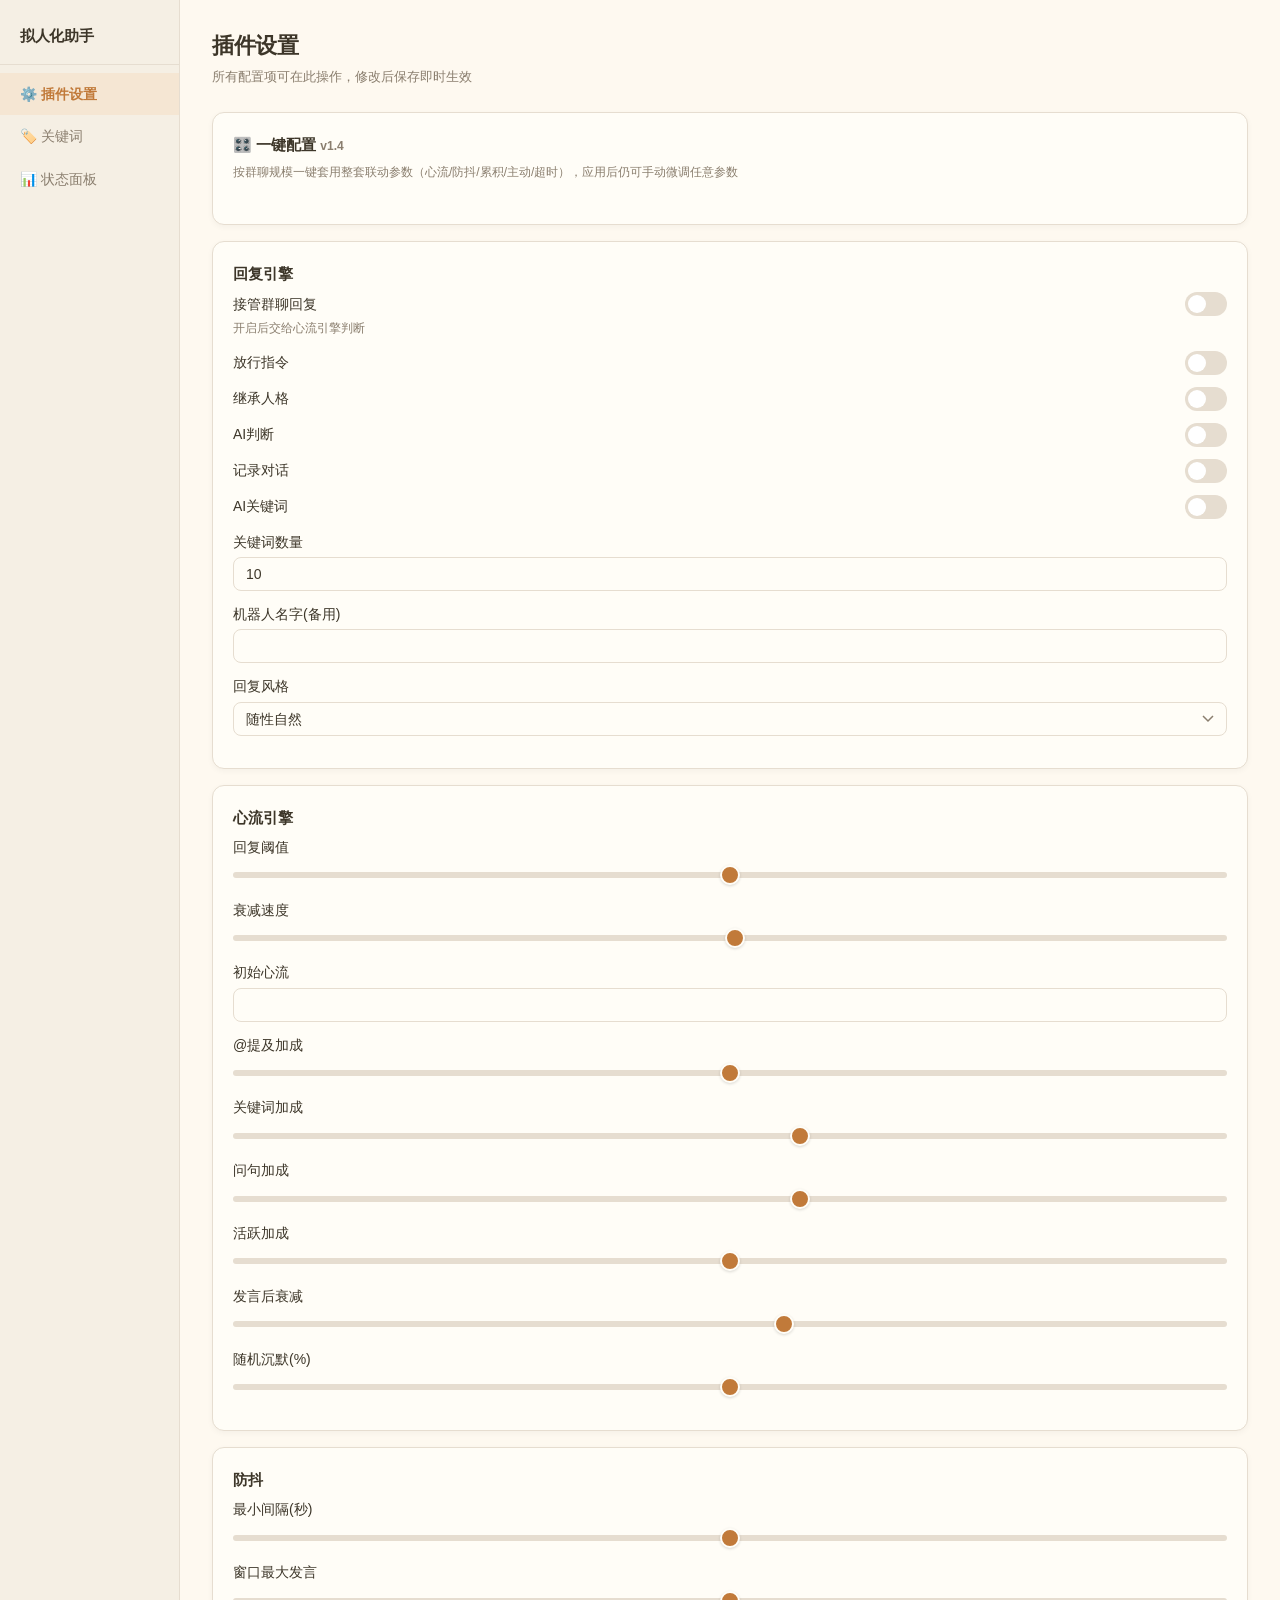
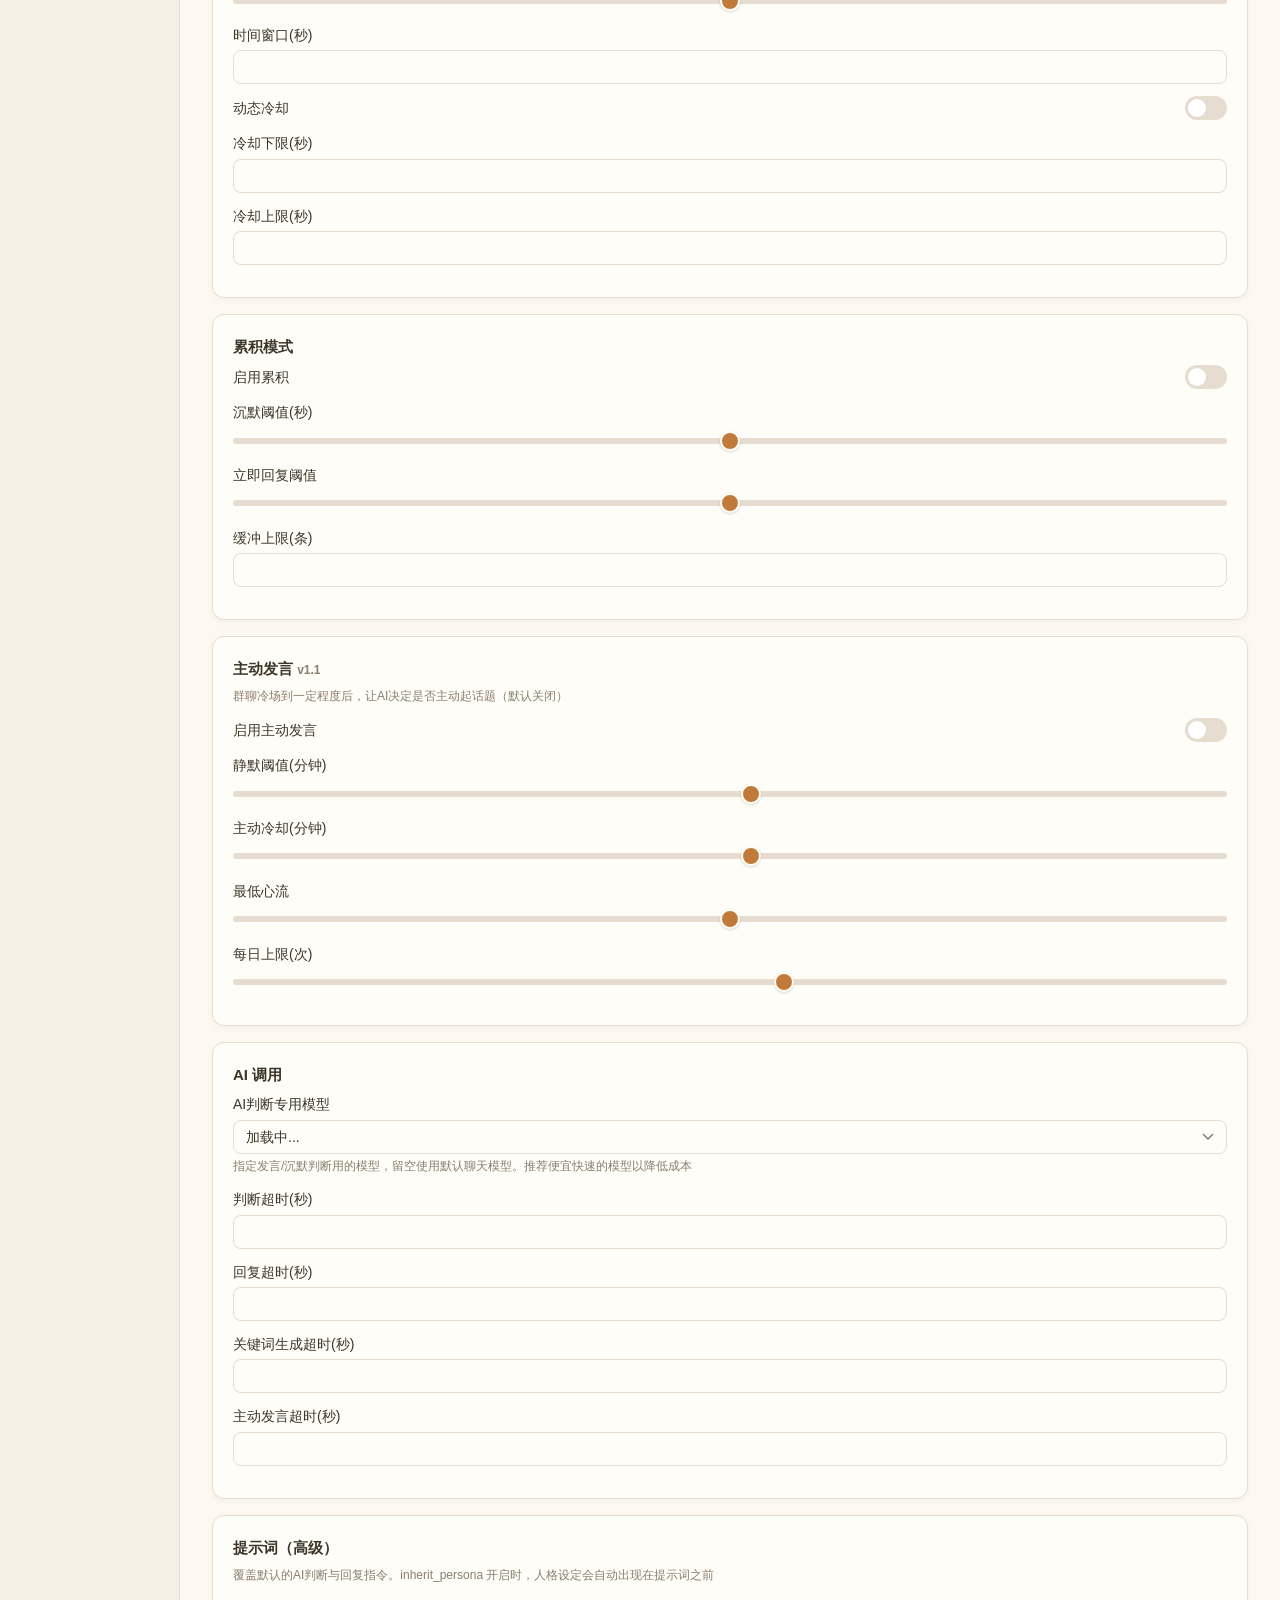
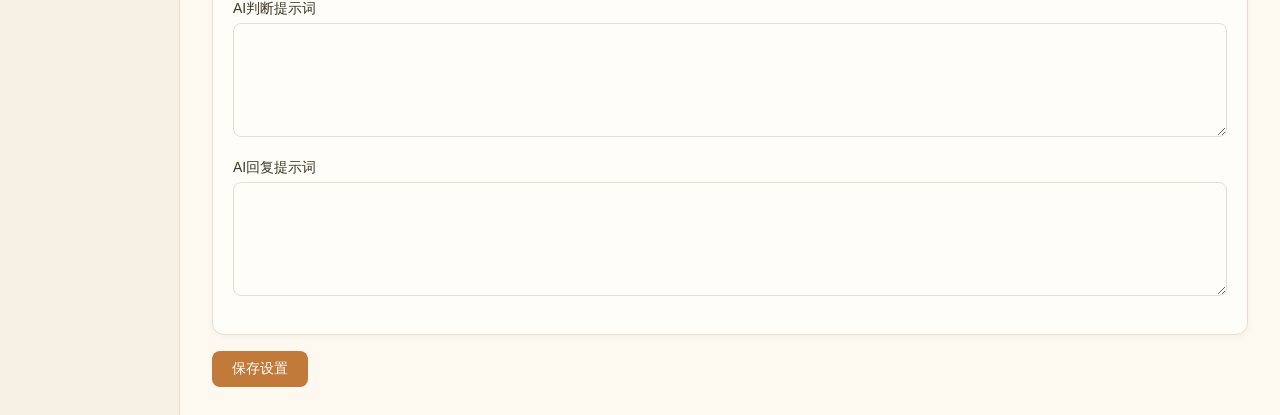
==== pages/dashboard/index.html @ 36417dee "feat: 一键配置预设 — 三套联动参数方案 (v1.4.0) 三套一键可选配置(Dashboard 插件设置顶部): - 日常闲聊群(casual, 默认): 衰减0.03/初始55/阈值35, " ====
<!doctype html>
<html lang="zh-CN">
<head>
  <meta charset="utf-8" />
  <title>拟人化群聊助手</title>
  <style>
:root {
  --bg: #fef9f0; --paper: #fffdf7; --charcoal: #3d3629; --muted: #8a7e6e; --faint: #e6ddd0;
  --amber: #c17a3a; --amber-light: #f5e6d3; --sage: #7a9a6e; --sage-light: #e8f0e3;
  --terracotta: #c15b3b; --terracotta-light: #fce8e2; --side-bg: #f5efe4; --radius: 12px; --radius-sm: 8px;
}
[data-theme="dark"] {
  --bg: #2a2520; --paper: #38332d; --charcoal: #e8e0d0; --muted: #a39888; --faint: #4a4540;
  --amber: #d4a05a; --amber-light: #3d3025; --sage: #8db580; --sage-light: #2d3528;
  --terracotta: #d46a52; --terracotta-light: #3d2825; --side-bg: #302b25;
}
* { box-sizing: border-box; margin: 0; padding: 0; }
body { background: var(--bg); color: var(--charcoal); font-family: "PingFang SC","Microsoft YaHei",-apple-system,sans-serif; font-size: 14px; line-height: 1.6; display: flex; min-height: 100vh; }
.sidebar { width: 180px; background: var(--side-bg); border-right: 1px solid var(--faint); padding: 24px 0; flex-shrink: 0; }
.sidebar h3 { font-size: 15px; padding: 0 20px 16px; border-bottom: 1px solid var(--faint); margin-bottom: 8px; letter-spacing: -0.02em; }
.sidebar a { display: flex; align-items: center; gap: 8px; padding: 10px 20px; font-size: 14px; color: var(--muted); text-decoration: none; transition: all 0.15s; cursor: pointer; }
.sidebar a:hover { color: var(--charcoal); background: rgba(0,0,0,0.03); }
.sidebar a.active { color: var(--amber); font-weight: 600; background: var(--amber-light); }
.content { flex: 1; padding: 28px 32px; overflow-y: auto; }
.tab { display: none; }
.tab.active { display: block; }

h2 { font-size: 22px; letter-spacing: -0.02em; margin-bottom: 4px; }
.subtitle { font-size: 13px; color: var(--muted); margin-bottom: 24px; }

.card { background: var(--paper); border: 1px solid var(--faint); border-radius: var(--radius); padding: 20px; margin-bottom: 16px; box-shadow: 0 2px 6px rgba(0,0,0,0.04); }
.card h3 { font-size: 15px; margin-bottom: 6px; }
.card .hint { font-size: 12px; color: var(--muted); margin-bottom: 12px; }

.field { margin-bottom: 12px; }
.field label { display: flex; align-items: center; justify-content: space-between; font-size: 14px; font-weight: 500; gap: 10px; }
.field .hint { font-size: 12px; color: var(--muted); margin: 2px 0 0; }

input[type="checkbox"] { appearance: none; width: 42px; height: 24px; background: var(--faint); border-radius: 12px; cursor: pointer; position: relative; transition: background 0.2s; flex-shrink: 0; }
input[type="checkbox"]::after { content: ""; position: absolute; top: 3px; left: 3px; width: 18px; height: 18px; background: #fff; border-radius: 50%; transition: transform 0.2s; }
input[type="checkbox"]:checked { background: var(--amber); }
input[type="checkbox"]:checked::after { transform: translateX(18px); }

.inp { width: 100%; padding: 8px 12px; border: 1.5px solid var(--faint); border-radius: var(--radius-sm); background: var(--cream); color: var(--charcoal); font-size: 14px; font-family: inherit; outline: none; transition: border-color 0.2s,box-shadow 0.2s; margin-top: 4px; }
.inp:focus { border-color: var(--amber); box-shadow: 0 0 0 3px var(--amber-light); }

select.inp { appearance: none; background-image: url("data:image/svg+xml,%3Csvg xmlns='http://www.w3.org/2000/svg' width='12' height='8'%3E%3Cpath d='M1 1l5 5 5-5' stroke='%238a7e6e' stroke-width='1.5' fill='none'/%3E%3C/svg%3E"); background-repeat: no-repeat; background-position: right 12px center; padding-right: 32px; cursor: pointer; }

.range-field { margin-bottom: 14px; }
.range-field label { display: flex; justify-content: space-between; font-size: 14px; font-weight: 500; margin-bottom: 4px; }
.range-field output { font-size: 13px; color: var(--amber); font-weight: 600; }
input[type="range"] { width: 100%; height: 6px; appearance: none; background: var(--faint); border-radius: 3px; outline: none; }
input[type="range"]::-webkit-slider-thumb { appearance: none; width: 20px; height: 20px; border-radius: 50%; background: var(--amber); cursor: pointer; border: 2px solid var(--paper); box-shadow: 0 1px 3px rgba(0,0,0,0.15); }
input[type="range"]::-webkit-slider-thumb:hover { transform: scale(1.15); }

.input-row { display: flex; gap: 10px; margin-bottom: 10px; }
.input-row input,.input-row select { flex:1; padding: 10px 14px; border: 1.5px solid var(--faint); border-radius: var(--radius-sm); background: var(--cream); color: var(--charcoal); font-size: 14px; font-family: inherit; outline: none; }
.input-row input:focus,.input-row select:focus { border-color: var(--amber); box-shadow: 0 0 0 3px var(--amber-light); }

.btn { display: inline-flex; align-items: center; gap: 6px; padding: 9px 20px; border: none; border-radius: var(--radius-sm); cursor: pointer; font-size: 14px; font-weight: 500; font-family: inherit; transition: all 0.15s; }
.btn-primary { background: var(--amber); color: #fff; }
.btn-primary:hover { background: var(--terracotta); }
.btn-primary:disabled { opacity: 0.45; cursor: not-allowed; }
.btn-ghost { background: none; color: var(--muted); padding: 6px 12px; font-size: 13px; }
.btn-ghost:hover { color: var(--terracotta); }

.tags { display: flex; flex-wrap: wrap; gap: 8px; margin: 12px 0; min-height: 32px; }
.tag { display: inline-flex; align-items: center; gap: 6px; padding: 5px 12px; border-radius: 20px; font-size: 13px; font-weight: 500; animation: popIn 0.25s cubic-bezier(0.16,1,0.3,1); }
@keyframes popIn { from{opacity:0;transform:scale(0.85)} to{opacity:1;transform:scale(1)} }
.tag.manual { background: var(--amber-light); color: var(--amber); }
.tag.ai { background: var(--sage-light); color: var(--sage); }
.tag-del { background: none; border: none; cursor: pointer; color: inherit; opacity: 0.5; font-size: 17px; line-height: 1; padding: 0; }
.tag-del:hover { opacity: 1; }

.empty-msg { color: var(--muted); font-size: 13px; padding: 4px 0; opacity: 0.7; }
.status-line { font-size: 13px; margin-top: 8px; }
.status-line.success { color: var(--sage); }
.status-line.error { color: var(--terracotta); }
.actions { display: flex; align-items: center; gap: 10px; margin-top: 4px; }

table { width: 100%; border-collapse: collapse; }
thead th { padding: 10px 14px; text-align: left; font-size: 12px; font-weight: 600; text-transform: uppercase; letter-spacing: 0.05em; color: var(--muted); border-bottom: 1.5px solid var(--faint); }
tbody td { padding: 12px 14px; font-size: 14px; border-bottom: 1px solid var(--faint); }
td:nth-child(2) { font-family: "SF Mono","Consolas",monospace; font-size: 12px; white-space: nowrap; }
td:nth-child(5) { font-weight: 600; }

.flow-row { display: flex; align-items: center; gap: 8px; }
.flow-bar-wrap { flex: 1; height: 8px; background: var(--faint); border-radius: 4px; overflow: hidden; }
.flow-bar-fill { height: 100%; border-radius: 4px; transition: width 0.6s cubic-bezier(0.16,1,0.3,1); }
.flow-bar-fill.low { background: var(--muted); }
.flow-bar-fill.mid { background: var(--amber); }
.flow-bar-fill.high { background: var(--terracotta); }
.flow-val { font-size: 13px; font-weight: 600; min-width: 32px; text-align: right; }

.spinner { display: inline-block; width: 16px; height: 16px; border: 2px solid rgba(255,255,255,0.25); border-top-color: #fff; border-radius: 50%; animation: spin 0.5s linear infinite; }
@keyframes spin { to{transform:rotate(360deg)} }

.meta-bar { display: flex; gap: 14px; font-size: 12px; color: var(--muted); margin-top: 6px; }
.meta-bar span { display: flex; align-items: center; gap: 4px; }
.meta-dot { width: 8px; height: 8px; border-radius: 50%; background: var(--sage); }
.meta-dot.off { background: var(--muted); }

.refresh-row { display: flex; align-items: center; gap: 10px; margin-top: 14px; }
.auto-refresh { font-size: 12px; color: var(--muted); }
  </style>
</head>
<body>

<nav class="sidebar">
  <h3>拟人化助手</h3>
  <a data-tab="settings" class="active">⚙️ 插件设置</a>
  <a data-tab="keywords">🏷️ 关键词</a>
  <a data-tab="status">📊 状态面板</a>
</nav>

<div class="content">
<!-- ====== SETTINGS ====== -->
<div class="tab active" id="tab-settings">
  <h2>插件设置</h2>
  <p class="subtitle">所有配置项可在此操作，修改后保存即时生效</p>
  <div class="card"><h3>🎛️ 一键配置 <span style="font-size:12px;color:var(--muted)">v1.4</span></h3>
    <p class="hint">按群聊规模一键套用整套联动参数（心流/防抖/累积/主动/超时），应用后仍可手动微调任意参数</p>
    <div class="input-row" id="presetBtns"></div>
    <div class="status-line" id="presetStatus"></div>
  </div>
  <form id="settingsForm" autocomplete="off">
    <div class="card"><h3>回复引擎</h3>
      <div class="field"><label><span>接管群聊回复</span><input type="checkbox" name="reply_engine.override_group_replies"></label><span class="hint">开启后交给心流引擎判断</span></div>
      <div class="field"><label><span>放行指令</span><input type="checkbox" name="reply_engine.allow_command_pass"></label></div>
      <div class="field"><label><span>继承人格</span><input type="checkbox" name="reply_engine.inherit_persona"></label></div>
      <div class="field"><label><span>AI判断</span><input type="checkbox" name="reply_engine.enable_ai_judge"></label></div>
      <div class="field"><label><span>记录对话</span><input type="checkbox" name="reply_engine.record_conversation"></label></div>
      <div class="field"><label><span>AI关键词</span><input type="checkbox" name="reply_engine.use_ai_keywords"></label></div>
      <div class="field"><label>关键词数量</label><input type="number" name="reply_engine.keyword_count" min="3" max="30" value="10" class="inp"></div>
      <div class="field"><label>机器人名字(备用)</label><input type="text" name="reply_engine.bot_name" class="inp"></div>
      <div class="field"><label>回复风格</label><select name="reply_style" class="inp"><option>随性自然</option><option>活泼可爱</option><option>高冷简洁</option><option>幽默风趣</option><option>温柔体贴</option><option>毒舌吐槽</option></select></div>
    </div>
    <div class="card"><h3>心流引擎</h3>
      <div class="range-field"><label>回复阈值 <output></output></label><input type="range" name="flow_engine.flow_reply_threshold" min="10" max="80" step="5"></div>
      <div class="range-field"><label>衰减速度 <output></output></label><input type="range" name="flow_engine.flow_decay_rate" min="0.01" max="1" step="0.01"></div>
      <div class="field"><label>初始心流</label><input type="number" name="flow_engine.initial_flow" min="0" max="100" class="inp"></div>
      <div class="range-field"><label>@提及加成 <output></output></label><input type="range" name="flow_engine.flow_boost_mention" min="10" max="60" step="5"></div>
      <div class="range-field"><label>关键词加成 <output></output></label><input type="range" name="flow_engine.flow_boost_keyword" min="5" max="40" step="5"></div>
      <div class="range-field"><label>问句加成 <output></output></label><input type="range" name="flow_engine.flow_boost_question" min="5" max="40" step="5"></div>
      <div class="range-field"><label>活跃加成 <output></output></label><input type="range" name="flow_engine.flow_boost_activity" min="1" max="15" step="1"></div>
      <div class="range-field"><label>发言后衰减 <output></output></label><input type="range" name="flow_engine.flow_decay_on_reply" min="5" max="50" step="5"></div>
      <div class="range-field"><label>随机沉默(%) <output></output></label><input type="range" name="flow_engine.random_silence_probability" min="0" max="40" step="5"></div>
    </div>
    <div class="card"><h3>防抖</h3>
      <div class="range-field"><label>最小间隔(秒) <output></output></label><input type="range" name="debounce.min_reply_cooldown" min="2" max="60" step="1"></div>
      <div class="range-field"><label>窗口最大发言 <output></output></label><input type="range" name="debounce.max_replies_per_window" min="2" max="20" step="1"></div>
      <div class="field"><label>时间窗口(秒)</label><input type="number" name="debounce.reply_window_seconds" min="60" max="600" class="inp"></div>
      <div class="field"><label><span>动态冷却</span><input type="checkbox" name="debounce.dynamic_cooldown_enabled"></label></div>
      <div class="field"><label>冷却下限(秒)</label><input type="number" name="debounce.min_dynamic_cooldown" min="3" max="30" class="inp"></div>
      <div class="field"><label>冷却上限(秒)</label><input type="number" name="debounce.max_dynamic_cooldown" min="5" max="120" class="inp"></div>
    </div>
    <div class="card"><h3>累积模式</h3>
      <div class="field"><label><span>启用累积</span><input type="checkbox" name="accumulation.enabled"></label></div>
      <div class="range-field"><label>沉默阈值(秒) <output></output></label><input type="range" name="accumulation.silence_threshold" min="2" max="20" step="1"></div>
      <div class="range-field"><label>立即回复阈值 <output></output></label><input type="range" name="accumulation.immediate_flow_threshold" min="50" max="100" step="5"></div>
      <div class="field"><label>缓冲上限(条)</label><input type="number" name="accumulation.max_buffer_size" min="5" max="50" class="inp"></div>
    </div>
    <div class="card"><h3>主动发言 <span style="font-size:12px;color:var(--muted)">v1.1</span></h3>
      <p class="hint">群聊冷场到一定程度后，让AI决定是否主动起话题（默认关闭）</p>
      <div class="field"><label><span>启用主动发言</span><input type="checkbox" name="proactive.enabled"></label></div>
      <div class="range-field"><label>静默阈值(分钟) <output></output></label><input type="range" name="proactive.idle_minutes" min="5" max="120" step="5"></div>
      <div class="range-field"><label>主动冷却(分钟) <output></output></label><input type="range" name="proactive.cooldown_minutes" min="10" max="240" step="10"></div>
      <div class="range-field"><label>最低心流 <output></output></label><input type="range" name="proactive.min_flow" min="0" max="80" step="5"></div>
      <div class="range-field"><label>每日上限(次) <output></output></label><input type="range" name="proactive.max_per_day" min="1" max="10" step="1"></div>
    </div>
    <div class="card"><h3>AI 调用</h3>
      <div class="field"><label>AI判断专用模型</label><select name="reply_engine.judge_provider_id" class="inp" id="judgeProvider"><option value="">加载中...</option></select><span class="hint">指定发言/沉默判断用的模型，留空使用默认聊天模型。推荐便宜快速的模型以降低成本</span></div>
      <div class="field"><label>判断超时(秒)</label><input type="number" name="ai_timeout.judge_seconds" min="5" max="120" class="inp"></div>
      <div class="field"><label>回复超时(秒)</label><input type="number" name="ai_timeout.reply_seconds" min="10" max="180" class="inp"></div>
      <div class="field"><label>关键词生成超时(秒)</label><input type="number" name="ai_timeout.keywords_seconds" min="10" max="180" class="inp"></div>
      <div class="field"><label>主动发言超时(秒)</label><input type="number" name="ai_timeout.proactive_seconds" min="5" max="120" class="inp"></div>
    </div>
    <div class="card"><h3>提示词（高级）</h3>
      <p class="hint">覆盖默认的AI判断与回复指令。inherit_persona 开启时，人格设定会自动出现在提示词之前</p>
      <div class="field"><label>AI判断提示词</label><textarea name="ai_judge_prompt" rows="6" class="inp" style="font-family:inherit;resize:vertical"></textarea></div>
      <div class="field"><label>AI回复提示词</label><textarea name="ai_reply_prompt" rows="6" class="inp" style="font-family:inherit;resize:vertical"></textarea></div>
    </div>
    <div class="actions"><button type="submit" class="btn btn-primary" id="saveBtn">保存设置</button><span class="status-line" id="saveStatus"></span></div>
  </form>
</div>

<!-- ====== KEYWORDS ====== -->
<div class="tab" id="tab-keywords">
  <h2>关键词管理</h2>
  <p class="subtitle">机器人会对包含这些词的消息更感兴趣</p>
  <div class="card"><h3>手动添加</h3>
    <div class="input-row"><input type="text" id="manualInput" placeholder="输入关键词，回车添加"><button class="btn btn-primary" id="addBtn">添加</button></div>
    <div class="tags" id="manualTags"></div>
    <div class="actions"><button class="btn-ghost" id="clearManual">清空手动</button><span style="font-size:12px;color:var(--muted)" id="manualCount"></span></div>
  </div>
  <div class="card"><h3>AI生成</h3>
    <div class="input-row"><select id="personaSelect" class="inp" style="flex:1"><option value="">加载中...</option></select><button class="btn btn-primary" id="genBtn">生成</button></div>
    <div class="tags" id="aiTags"></div>
    <div class="actions"><button class="btn-ghost" id="clearAi">清空AI</button><span style="font-size:12px;color:var(--muted)" id="aiCount"></span></div>
    <div class="status-line" id="genStatus"></div>
  </div>
  <div class="card"><h3>测试</h3>
    <div class="input-row"><input type="text" id="testInput" placeholder="输入测试消息..."><button class="btn btn-primary" id="testBtn">测试</button></div>
    <div class="status-line" id="testResult"></div>
  </div>
</div>

<!-- ====== STATUS ====== -->
<div class="tab" id="tab-status">
  <h2>状态面板</h2>
  <p class="subtitle">各群聊心流状态与发言统计</p>
  <div class="meta-bar" id="metaBar"></div>
  <div class="card" style="margin-top:16px">
    <table><thead><tr><th>群聊</th><th style="width:200px">心流</th><th>上次发言</th><th>最近消息</th><th>窗口</th><th>缓冲</th></tr></thead>
      <tbody id="groupTable"></tbody>
    </table>
    <div class="empty-msg" id="emptyMsg">尚无群聊数据</div>
  </div>
  <div class="refresh-row"><button class="btn btn-primary" id="refreshBtn">刷新</button><span class="auto-refresh" id="autoLabel">10s</span></div>
</div>
</div>

<script type="module">
const bridge = window.AstrBotPluginPage;
await bridge.ready();

// ====== NAVIGATION ======
document.querySelectorAll('.sidebar a').forEach(a => {
  a.addEventListener('click', () => {
    document.querySelectorAll('.sidebar a').forEach(x => x.classList.remove('active'));
    a.classList.add('active');
    document.querySelectorAll('.tab').forEach(t => t.classList.remove('active'));
    document.getElementById('tab-' + a.dataset.tab).classList.add('active');
    if (a.dataset.tab === 'status') loadStatus();
  });
});

// ====== SETTINGS ======
const form = document.getElementById('settingsForm');
const saveBtn = document.getElementById('saveBtn');
const saveStatus = document.getElementById('saveStatus');

const RANGES = [
  'flow_engine.flow_reply_threshold','flow_engine.flow_decay_rate',
  'flow_engine.flow_boost_mention','flow_engine.flow_boost_keyword',
  'flow_engine.flow_boost_question','flow_engine.flow_boost_activity',
  'flow_engine.flow_decay_on_reply','flow_engine.random_silence_probability',
  'debounce.min_reply_cooldown','debounce.max_replies_per_window',
  'accumulation.silence_threshold','accumulation.immediate_flow_threshold',
  'proactive.idle_minutes','proactive.cooldown_minutes',
  'proactive.min_flow','proactive.max_per_day'
];
RANGES.forEach(n => {
  const el = form.querySelector(`[name="${n}"]`);
  if (el) el.addEventListener('input', () => {
    const o = el.closest('.range-field')?.querySelector('output');
    if (o) o.textContent = el.value;
  });
});

function setVal(path, val) {
  const el = form.querySelector(`[name="${path}"]`);
  if (!el) return;
  if (el.type === 'checkbox') { el.checked = !!val; }
  else if (el.type === 'range') { el.value = (val != null) ? val : (el.min || 0); el.dispatchEvent(new Event('input')); }
  else { el.value = (val != null) ? val : ''; }
}
async function loadSettings() {
  try {
    const data = await bridge.apiGet('settings');
    for (const [sec, items] of Object.entries(data)) {
      if (typeof items === 'object' && items && !Array.isArray(items)) {
        for (const [k, v] of Object.entries(items)) setVal(`${sec}.${k}`, v);
      }
    }
    for (const k of ['reply_style','ai_judge_prompt','ai_reply_prompt']) {
      if (data[k] !== undefined) setVal(k, data[k]);
    }
  } catch (e) { saveStatus.textContent = '加载失败'; saveStatus.className = 'status-line error'; }
}
// 先加载可用模型列表，再加载设置（下拉框选项需要先就位）
(async () => {
  try {
    const provs = await bridge.apiGet('providers');
    const sel = document.getElementById('judgeProvider');
    sel.innerHTML = '<option value="">（默认聊天模型）</option>' +
      provs.map(p => `<option value="${attr(p.id)}">${esc(p.name)}</option>`).join('');
  } catch { /* 列表加载失败则保持默认选项 */ }
  loadSettings();
})();

// ====== 一键配置预设 ======
(async () => {
  const wrap = document.getElementById('presetBtns');
  const st = document.getElementById('presetStatus');
  try {
    const presets = await bridge.apiGet('presets');
    wrap.innerHTML = presets.map(p =>
      `<button class="btn btn-primary" data-preset="${attr(p.name)}" title="${esc(p.desc)}" style="flex:1">${esc(p.label)}</button>`
    ).join('');
    wrap.querySelectorAll('button').forEach(b => {
      b.onclick = async () => {
        b.disabled = true;
        st.textContent = '⏳ 正在应用...';
        st.className = 'status-line';
        try {
          const r = await bridge.apiPost('presets/apply', { name: b.dataset.preset });
          if (r.ok) {
            st.textContent = `✅ 已应用「${r.label}」，可继续手动微调任意参数`;
            st.className = 'status-line success';
            loadSettings();
          } else {
            st.textContent = '❌ 应用失败';
            st.className = 'status-line error';
          }
        } catch (e) {
          st.textContent = '❌ ' + (e.message || '应用失败');
          st.className = 'status-line error';
        }
        b.disabled = false;
      };
    });
  } catch {
    wrap.innerHTML = '<span class="empty-msg">预设加载失败</span>';
  }
})();
form.onsubmit = async (e) => {
  e.preventDefault();
  saveBtn.disabled = true; saveBtn.innerHTML = '<span class="spinner"></span>';
  const body = {};
  for (const el of form.elements) {
    if (!el.name) continue;
    const parts = el.name.split('.');
    if (parts.length === 2) {
      body[parts[0]] = body[parts[0]] || {};
      body[parts[0]][parts[1]] = el.type === 'checkbox' ? el.checked : (el.type === 'range' || el.type === 'number' ? parseFloat(el.value) || 0 : el.value);
    } else { body[el.name] = el.type === 'checkbox' ? el.checked : el.value; }
  }
  try {
    const r = await bridge.apiPost('settings/save', body);
    saveStatus.textContent = r.ok ? '已保存' : '保存失败';
    saveStatus.className = r.ok ? 'status-line success' : 'status-line error';
  } catch (e) { saveStatus.textContent = e.message || '失败'; saveStatus.className = 'status-line error'; }
  saveBtn.disabled = false; saveBtn.innerHTML = '保存设置';
};

// ====== KEYWORDS ======
const mi = document.getElementById('manualInput'), ab = document.getElementById('addBtn');
const mt = document.getElementById('manualTags'), at = document.getElementById('aiTags');
const gb = document.getElementById('genBtn'), gs = document.getElementById('genStatus');
const cm = document.getElementById('clearManual'), ca = document.getElementById('clearAi');
const mc = document.getElementById('manualCount'), ac = document.getElementById('aiCount');
const ps = document.getElementById('personaSelect');
const ti = document.getElementById('testInput'), tb = document.getElementById('testBtn'), tr = document.getElementById('testResult');

function esc(s) { const d = document.createElement('div'); d.textContent = s; return d.innerHTML; }
function attr(s) { return s.replace(/"/g,'&quot;'); }
function bindDel() {
  document.querySelectorAll('.tag-del').forEach(b => {
    b.onclick = async () => { await bridge.apiPost('keywords/remove',{keyword:b.dataset.kw}); loadKw(); };
  });
}
function renderManual(kw) {
  mc.textContent = kw.length ? `共${kw.length}个` : ''; cm.style.display = kw.length ? '' : 'none';
  mt.innerHTML = kw.length ? kw.map(k => `<span class="tag manual">${esc(k)}<button class="tag-del" data-kw="${attr(k)}" data-type="manual">×</button></span>`).join('') : '<span class="empty-msg">暂无</span>';
  bindDel();
}
function renderAi(kw) {
  ac.textContent = kw.length ? `共${kw.length}个` : ''; ca.style.display = kw.length ? '' : 'none';
  at.innerHTML = kw.length ? kw.map(k => `<span class="tag ai">${esc(k)}<button class="tag-del" data-kw="${attr(k)}" data-type="ai">×</button></span>`).join('') : '<span class="empty-msg">暂无，选择人格后点击生成</span>';
  bindDel();
}
async function loadKw() { const d = await bridge.apiGet('keywords/list'); renderManual(d.manual||[]); renderAi(d.ai||[]); }
ab.onclick = async () => { const k = mi.value.trim(); if(!k) return; await bridge.apiPost('keywords/add',{keyword:k}); mi.value=''; loadKw(); };
mi.onkeydown = e => { if(e.key==='Enter') ab.click(); };
gb.onclick = async () => {
  gb.disabled = true; gb.innerHTML = '<span class="spinner"></span>'; gs.textContent = ''; gs.className = 'status-line';
  try { const r = await bridge.apiPost('keywords/generate',{persona_id:ps.value}); gs.textContent = r.ok ? `已生成${r.keywords.length}个` : '失败'; gs.className = r.ok ? 'status-line success' : 'status-line error'; }
  catch(e) { gs.textContent = e.message||'失败'; gs.className = 'status-line error'; }
  gb.disabled = false; gb.innerHTML = '生成'; loadKw();
};
cm.onclick = async () => { await bridge.apiPost('keywords/clear',{target:'manual'}); loadKw(); };
ca.onclick = async () => { await bridge.apiPost('keywords/clear',{target:'ai'}); loadKw(); };
tb.onclick = async () => {
  const t = ti.value.trim(); if(!t) return;
  try { const {hits,total_keywords} = await bridge.apiPost('keywords/test',{text:t}); tr.innerHTML = hits.length ? `匹配 ${hits.length}/${total_keywords}: ` + hits.map(k => `<b>${esc(k)}</b>`).join('、') : `无匹配 (${total_keywords}个关键词)`; }
  catch { tr.textContent = '测试失败'; }
};
ti.onkeydown = e => { if(e.key==='Enter') tb.click(); };
(async () => { try { const p = await bridge.apiGet('keywords/personas'); ps.innerHTML = p.map(x => `<option value="${attr(x.id)}">${esc(x.id)}</option>`).join('')||'<option>默认</option>'; } catch { ps.innerHTML='<option>默认</option>'; } })();
loadKw();

// ====== STATUS ======
const tbl = document.getElementById('groupTable'), emp = document.getElementById('emptyMsg');
const metaBar = document.getElementById('metaBar'), rfb = document.getElementById('refreshBtn'), al = document.getElementById('autoLabel');
let timer = 10, interval;

function ago(s) { if(s<0) return '未发言'; if(s<60) return s+'s'; if(s<3600) return Math.floor(s/60)+'m'; return Math.floor(s/3600)+'h'; }
function fc(v) { return v>=70?'high':v>=40?'mid':'low'; }
async function loadStatus() {
  try {
    const d = await bridge.apiGet('status/groups');
    metaBar.innerHTML = `<span><span class="meta-dot"></span>接管${d.override?'开':'关'}</span><span><span class="meta-dot${d.accum_enabled?'':' off'}"></span>累积${d.accum_enabled?'开':'关'}</span><span><span class="meta-dot${d.proactive_enabled?'':' off'}"></span>主动发言${d.proactive_enabled?'开':'关'}</span>`;
    if(!d.groups||!d.groups.length){ tbl.innerHTML=''; emp.style.display='block'; emp.textContent='尚无群聊数据'; return; }
    emp.style.display='none';
    tbl.innerHTML = d.groups.map(g => `<tr><td>${g.group_id}</td><td><div class="flow-row"><div class="flow-bar-wrap"><div class="flow-bar-fill ${fc(g.flow)}" style="width:${Math.min(100,g.flow)}%"></div></div><span class="flow-val">${g.flow.toFixed(0)}</span></div></td><td>${ago(g.last_reply_ago)}</td><td>${ago(g.last_msg_ago)}</td><td>${g.recent_replies}</td><td style="color:${g.pending>0?'var(--terracotta)':''}">${g.pending>0?'● '+g.pending:'—'}</td></tr>`).join('');
  } catch { emp.style.display='block'; emp.textContent='加载失败'; }
}
function startTimer() { timer=10; al.textContent=timer+'s'; clearInterval(interval); interval=setInterval(()=>{ timer--; al.textContent=timer+'s'; if(timer<=0){ loadStatus(); startTimer(); } },1000); }
rfb.onclick = () => { loadStatus(); startTimer(); };
</script>
</body>
</html>
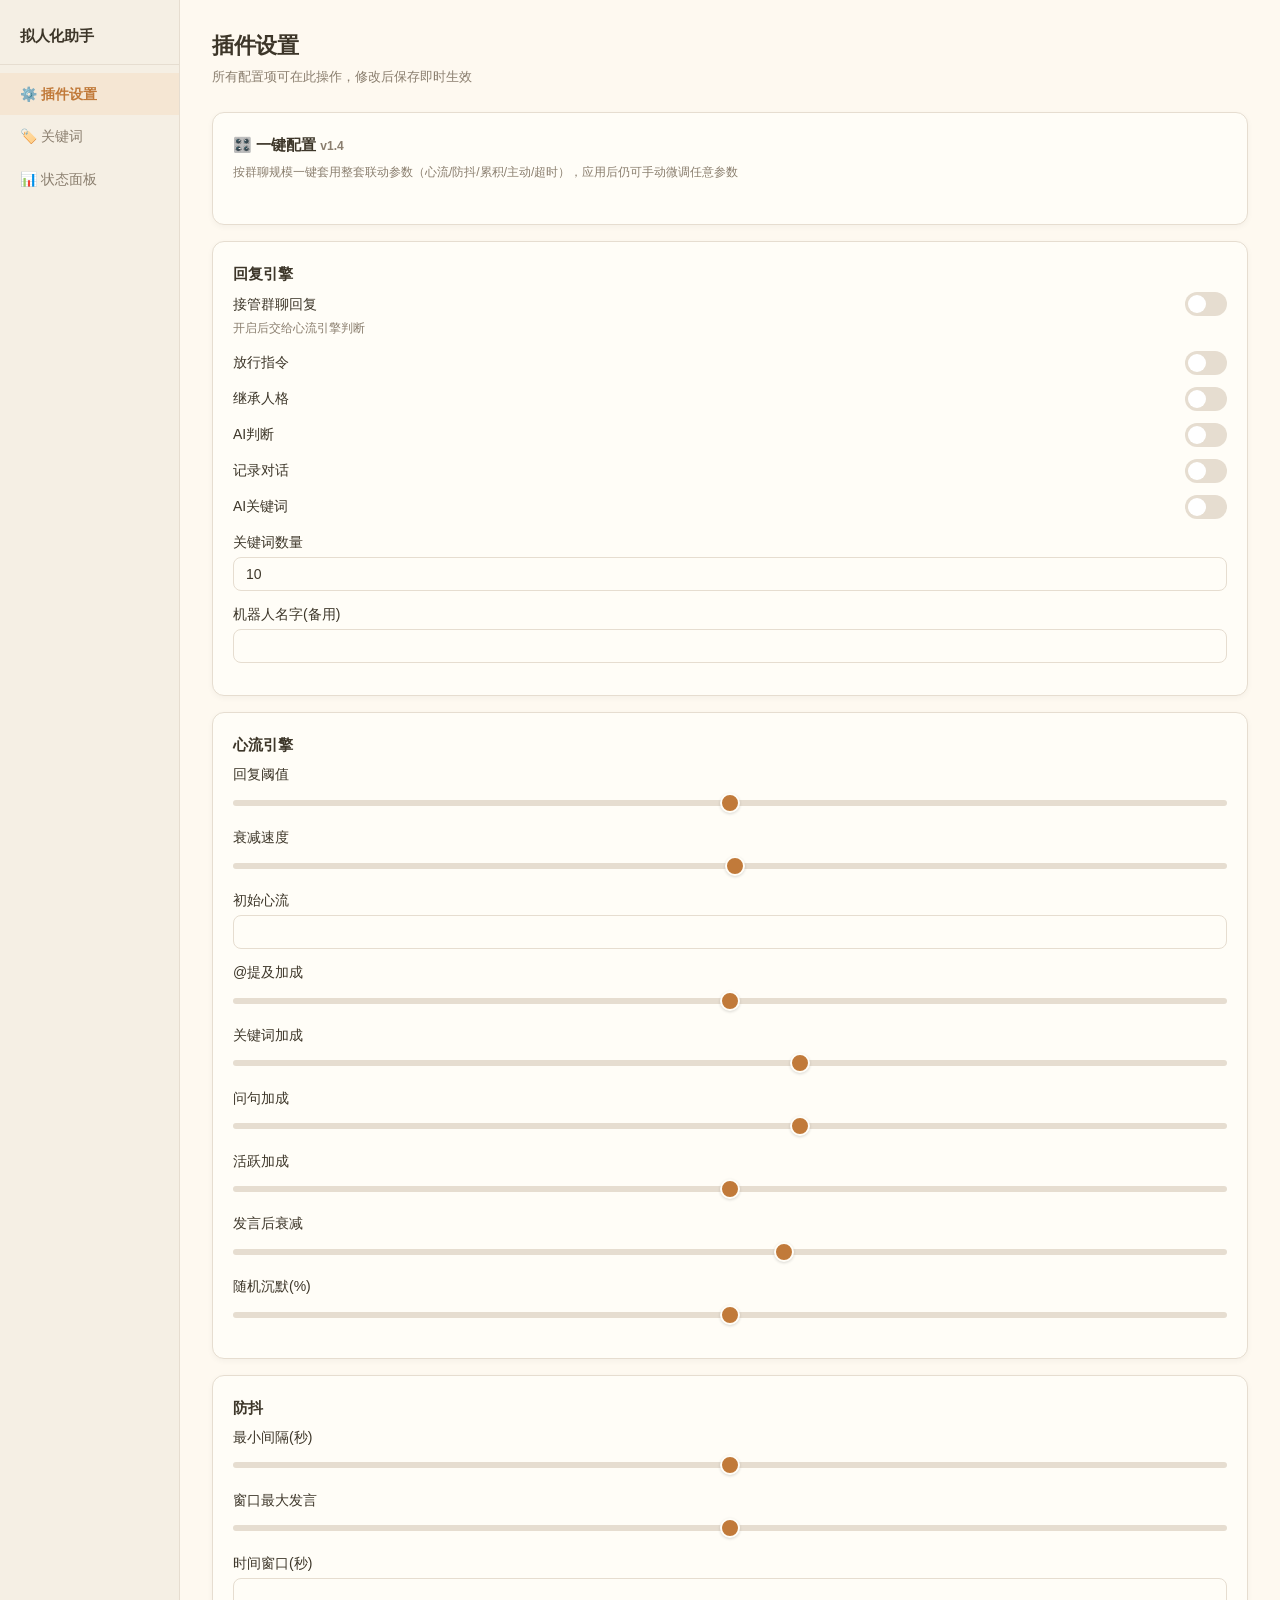
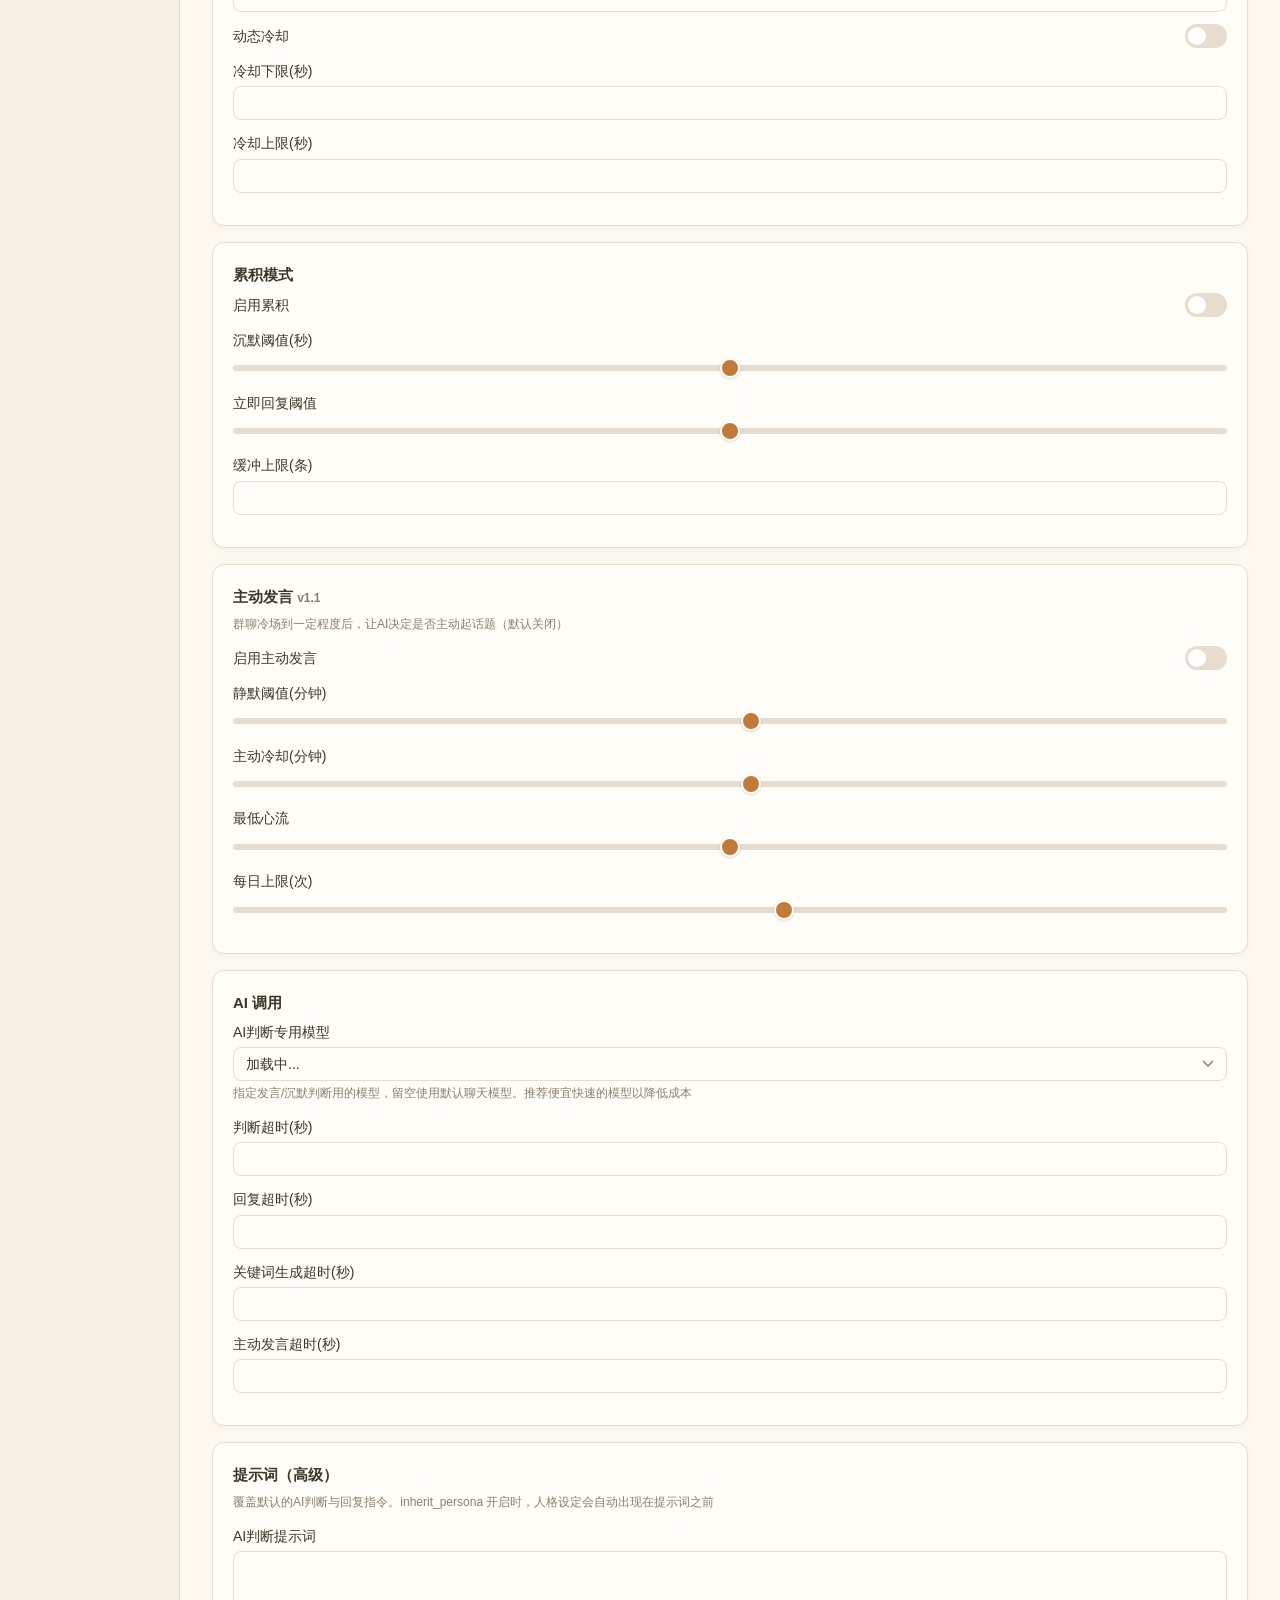
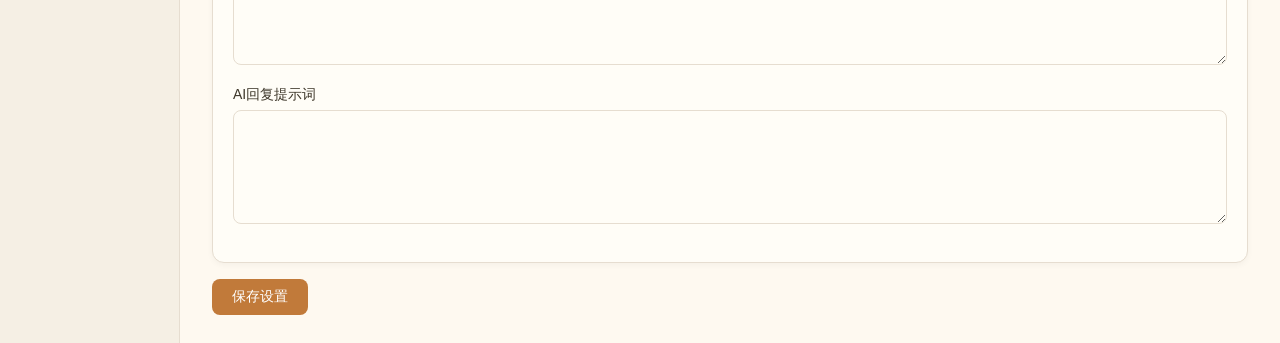
==== commit 216db049: "chore: 移除语气微调方向(reply_style)配置 (v1.4.1) 人格完全继承 AstrBot 当前选中的默认人格, 插件不再自带语气选项: - ai/client.py: _style" ====
--- a/pages/dashboard/index.html
+++ b/pages/dashboard/index.html
@@ -133,7 +133,6 @@
       <div class="field"><label><span>AI关键词</span><input type="checkbox" name="reply_engine.use_ai_keywords"></label></div>
       <div class="field"><label>关键词数量</label><input type="number" name="reply_engine.keyword_count" min="3" max="30" value="10" class="inp"></div>
       <div class="field"><label>机器人名字(备用)</label><input type="text" name="reply_engine.bot_name" class="inp"></div>
-      <div class="field"><label>回复风格</label><select name="reply_style" class="inp"><option>随性自然</option><option>活泼可爱</option><option>高冷简洁</option><option>幽默风趣</option><option>温柔体贴</option><option>毒舌吐槽</option></select></div>
     </div>
     <div class="card"><h3>心流引擎</h3>
       <div class="range-field"><label>回复阈值 <output></output></label><input type="range" name="flow_engine.flow_reply_threshold" min="10" max="80" step="5"></div>
@@ -273,7 +272,7 @@
         for (const [k, v] of Object.entries(items)) setVal(`${sec}.${k}`, v);
       }
     }
-    for (const k of ['reply_style','ai_judge_prompt','ai_reply_prompt']) {
+    for (const k of ['ai_judge_prompt','ai_reply_prompt']) {
       if (data[k] !== undefined) setVal(k, data[k]);
     }
   } catch (e) { saveStatus.textContent = '加载失败'; saveStatus.className = 'status-line error'; }
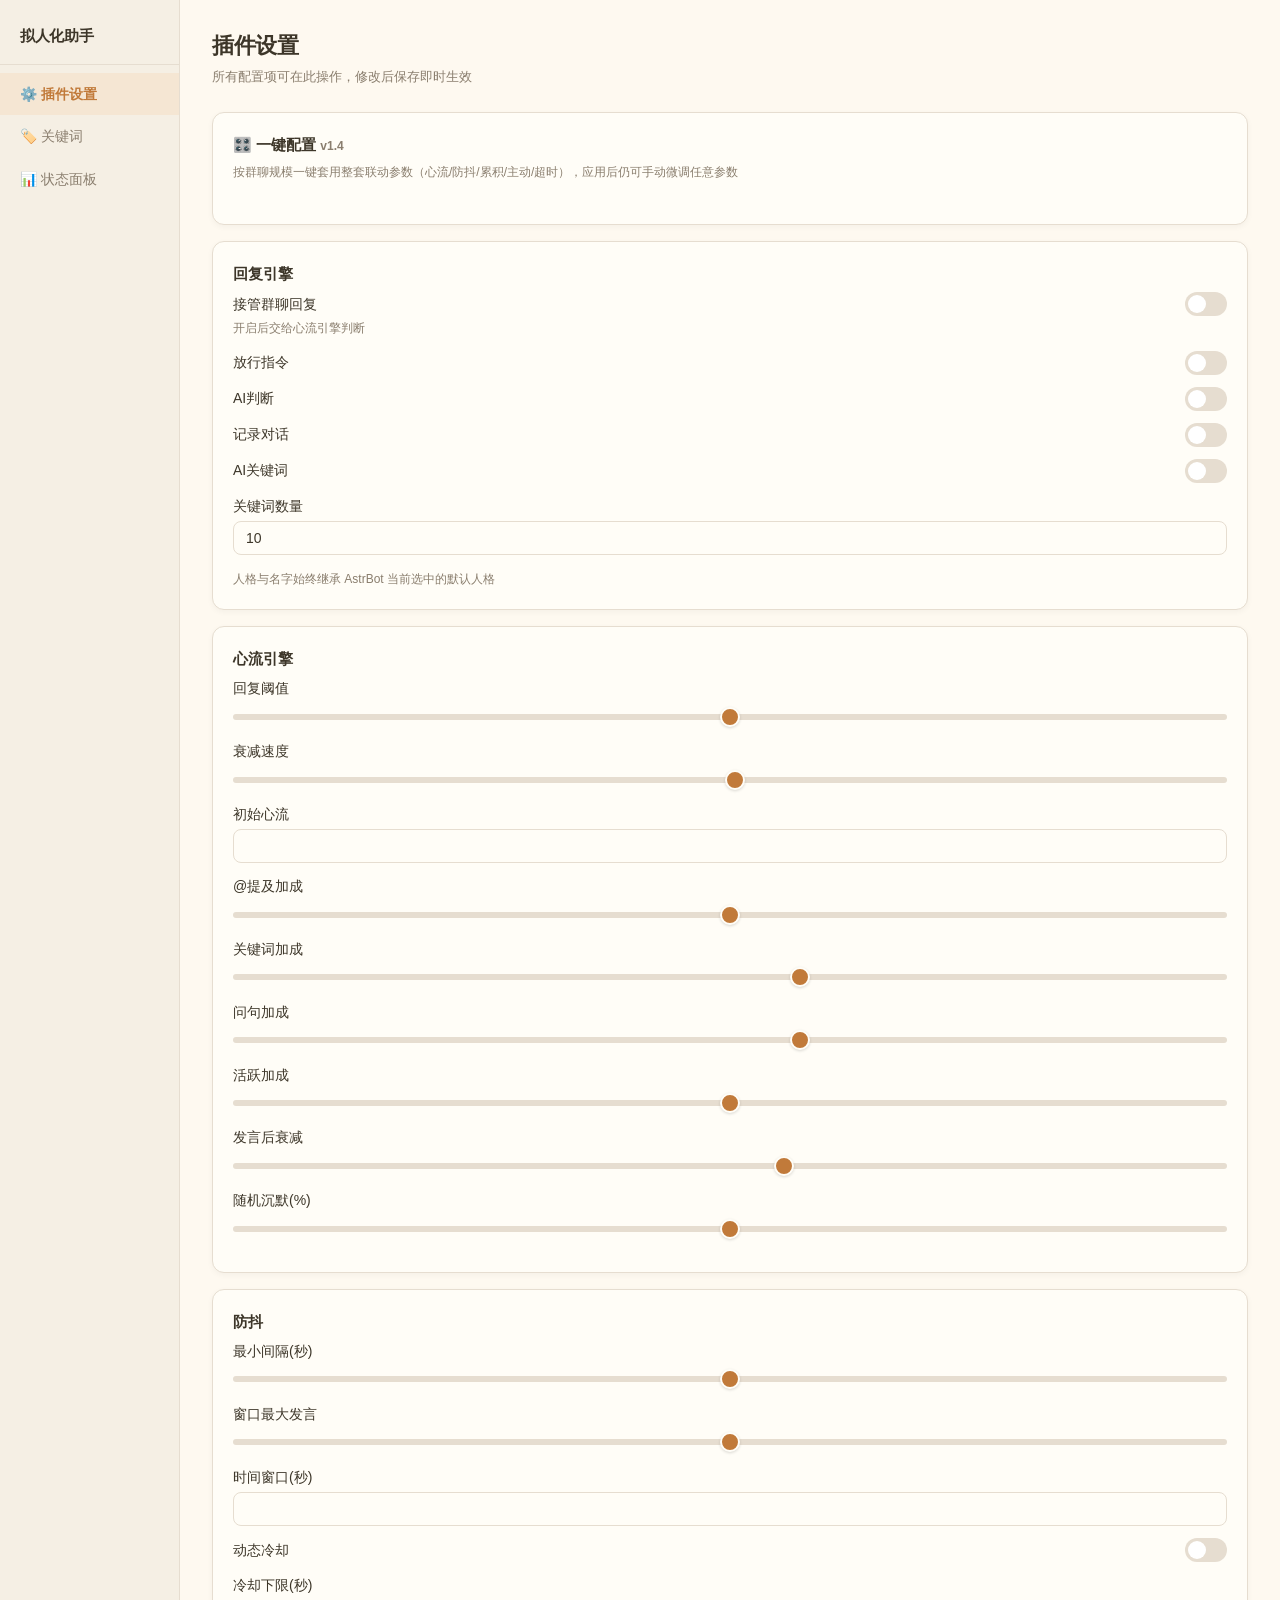
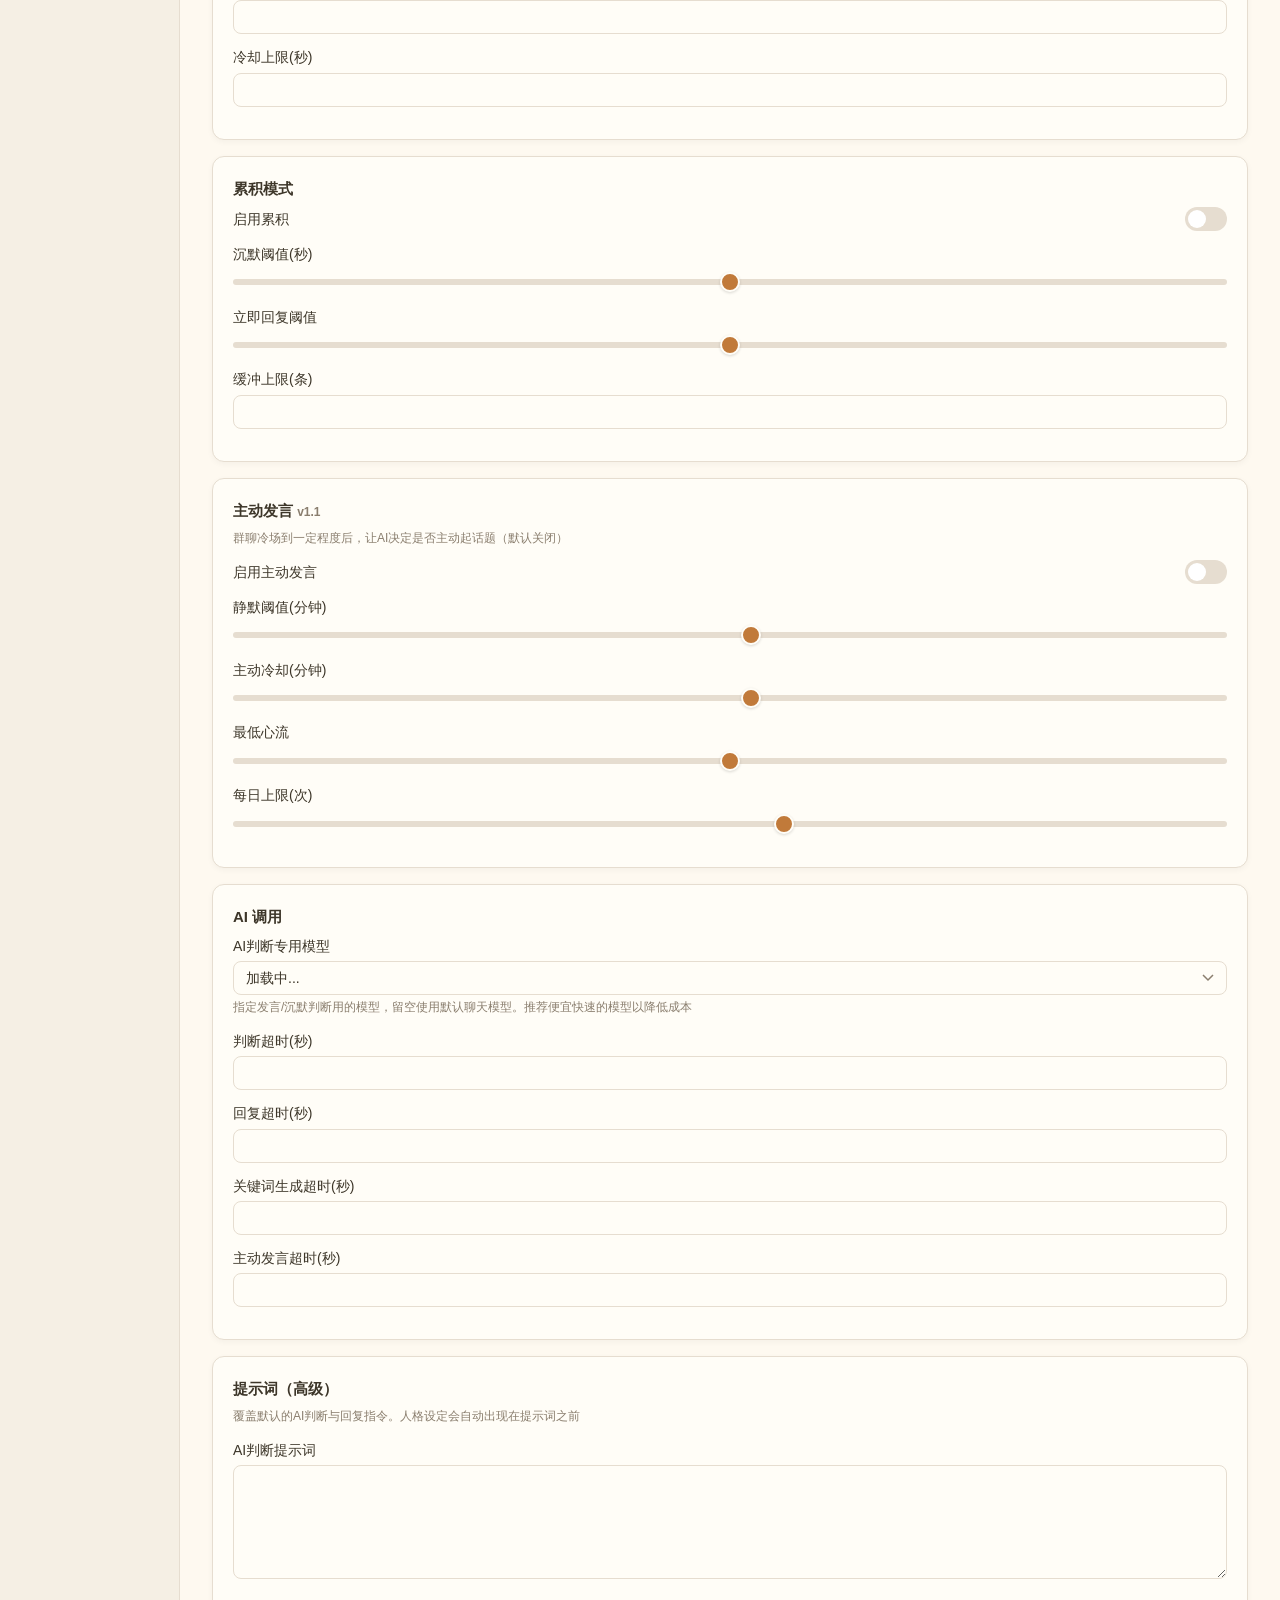
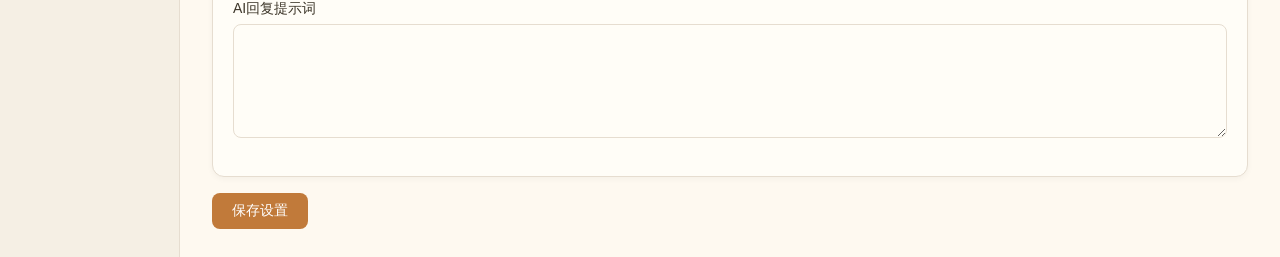
==== commit 4749a19f: "feat: 人格强制继承 — 移除 inherit_persona 开关与 bot_name 备用名 (v1.5.0) 插件完全为增强 AstrBot 自主回复而生: - 人格/名字/语气一律取自 A" ====
--- a/pages/dashboard/index.html
+++ b/pages/dashboard/index.html
@@ -127,12 +127,11 @@
     <div class="card"><h3>回复引擎</h3>
       <div class="field"><label><span>接管群聊回复</span><input type="checkbox" name="reply_engine.override_group_replies"></label><span class="hint">开启后交给心流引擎判断</span></div>
       <div class="field"><label><span>放行指令</span><input type="checkbox" name="reply_engine.allow_command_pass"></label></div>
-      <div class="field"><label><span>继承人格</span><input type="checkbox" name="reply_engine.inherit_persona"></label></div>
       <div class="field"><label><span>AI判断</span><input type="checkbox" name="reply_engine.enable_ai_judge"></label></div>
       <div class="field"><label><span>记录对话</span><input type="checkbox" name="reply_engine.record_conversation"></label></div>
       <div class="field"><label><span>AI关键词</span><input type="checkbox" name="reply_engine.use_ai_keywords"></label></div>
       <div class="field"><label>关键词数量</label><input type="number" name="reply_engine.keyword_count" min="3" max="30" value="10" class="inp"></div>
-      <div class="field"><label>机器人名字(备用)</label><input type="text" name="reply_engine.bot_name" class="inp"></div>
+      <span class="hint">人格与名字始终继承 AstrBot 当前选中的默认人格</span>
     </div>
     <div class="card"><h3>心流引擎</h3>
       <div class="range-field"><label>回复阈值 <output></output></label><input type="range" name="flow_engine.flow_reply_threshold" min="10" max="80" step="5"></div>
@@ -175,7 +174,7 @@
       <div class="field"><label>主动发言超时(秒)</label><input type="number" name="ai_timeout.proactive_seconds" min="5" max="120" class="inp"></div>
     </div>
     <div class="card"><h3>提示词（高级）</h3>
-      <p class="hint">覆盖默认的AI判断与回复指令。inherit_persona 开启时，人格设定会自动出现在提示词之前</p>
+      <p class="hint">覆盖默认的AI判断与回复指令。人格设定会自动出现在提示词之前</p>
       <div class="field"><label>AI判断提示词</label><textarea name="ai_judge_prompt" rows="6" class="inp" style="font-family:inherit;resize:vertical"></textarea></div>
       <div class="field"><label>AI回复提示词</label><textarea name="ai_reply_prompt" rows="6" class="inp" style="font-family:inherit;resize:vertical"></textarea></div>
     </div>
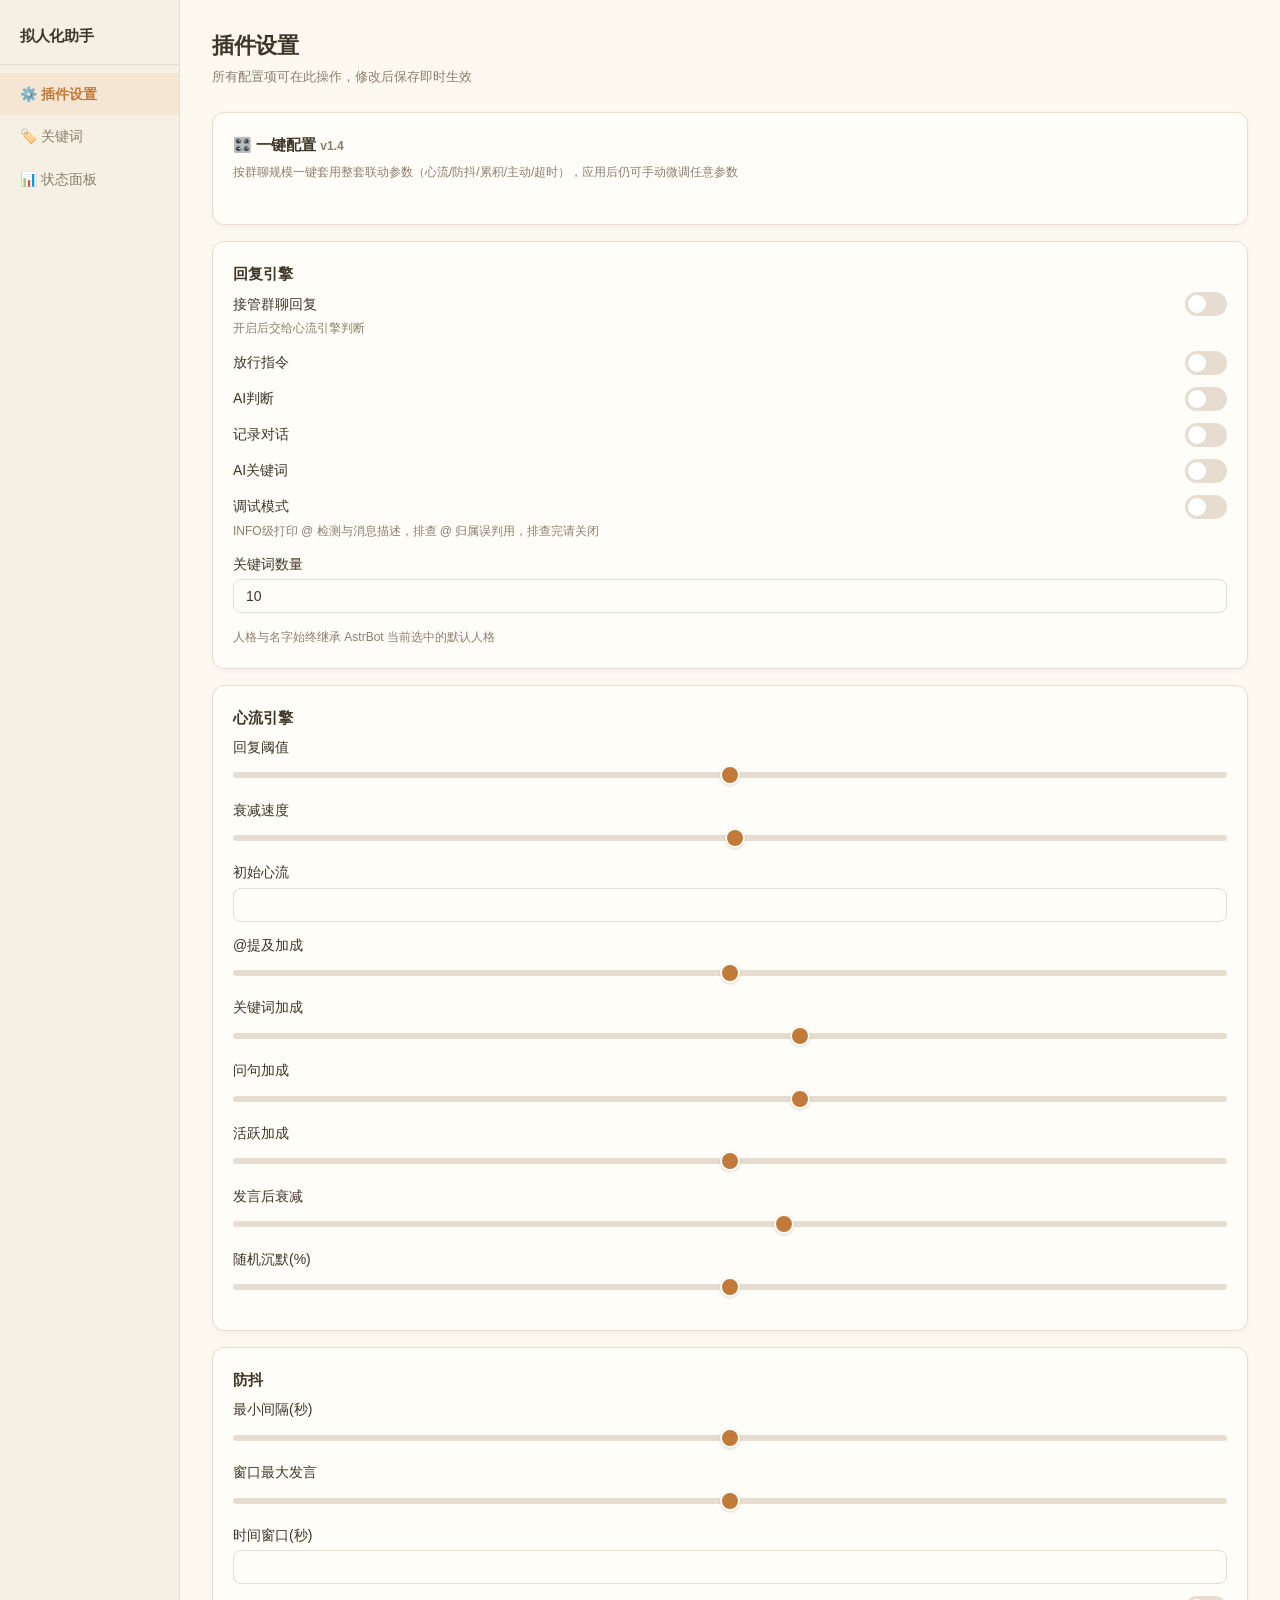
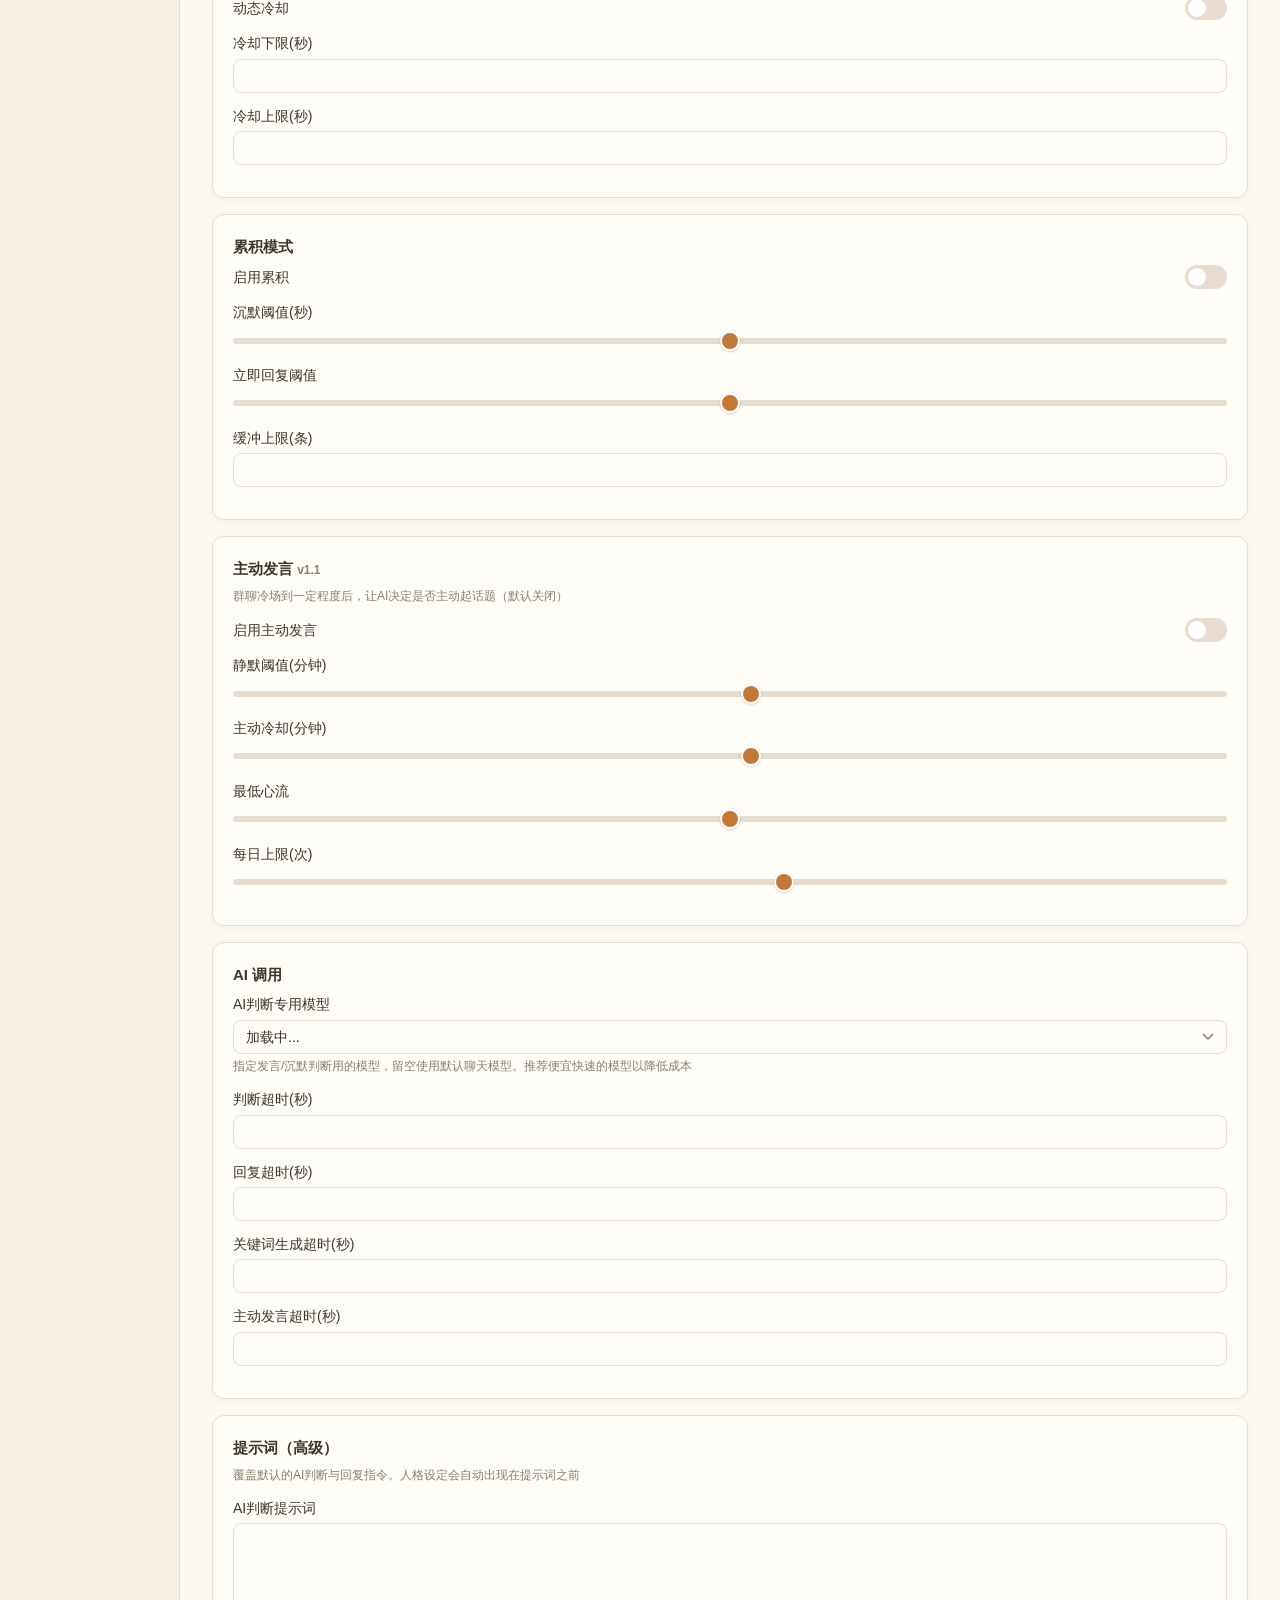
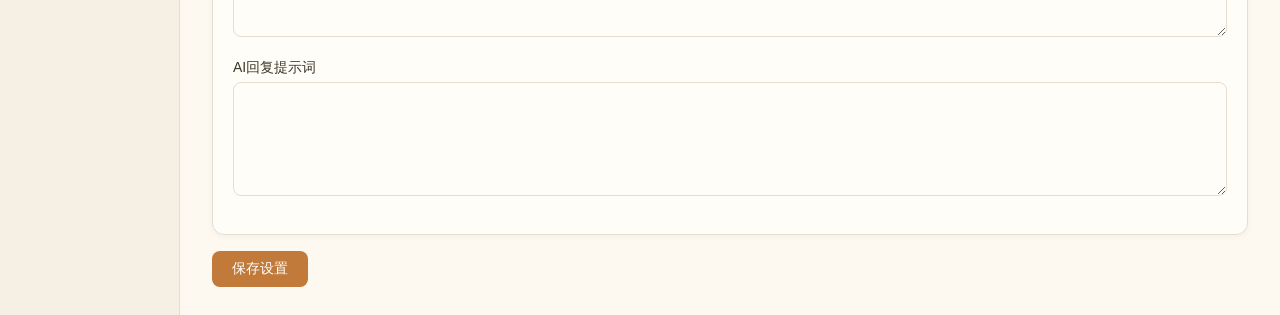
==== commit 1bcdb8c9: "feat: 调试模式开关 — INFO级@检测日志 (v1.6.1) 排查发现: 插件日志走独立 logger, 级别由 AstrBot 插件日志级别机制控制, 全局开 debug 不一定能看到插件日" ====
--- a/pages/dashboard/index.html
+++ b/pages/dashboard/index.html
@@ -130,6 +130,7 @@
       <div class="field"><label><span>AI判断</span><input type="checkbox" name="reply_engine.enable_ai_judge"></label></div>
       <div class="field"><label><span>记录对话</span><input type="checkbox" name="reply_engine.record_conversation"></label></div>
       <div class="field"><label><span>AI关键词</span><input type="checkbox" name="reply_engine.use_ai_keywords"></label></div>
+      <div class="field"><label><span>调试模式</span><input type="checkbox" name="reply_engine.debug"></label><span class="hint">INFO级打印 @ 检测与消息描述，排查 @ 归属误判用，排查完请关闭</span></div>
       <div class="field"><label>关键词数量</label><input type="number" name="reply_engine.keyword_count" min="3" max="30" value="10" class="inp"></div>
       <span class="hint">人格与名字始终继承 AstrBot 当前选中的默认人格</span>
     </div>
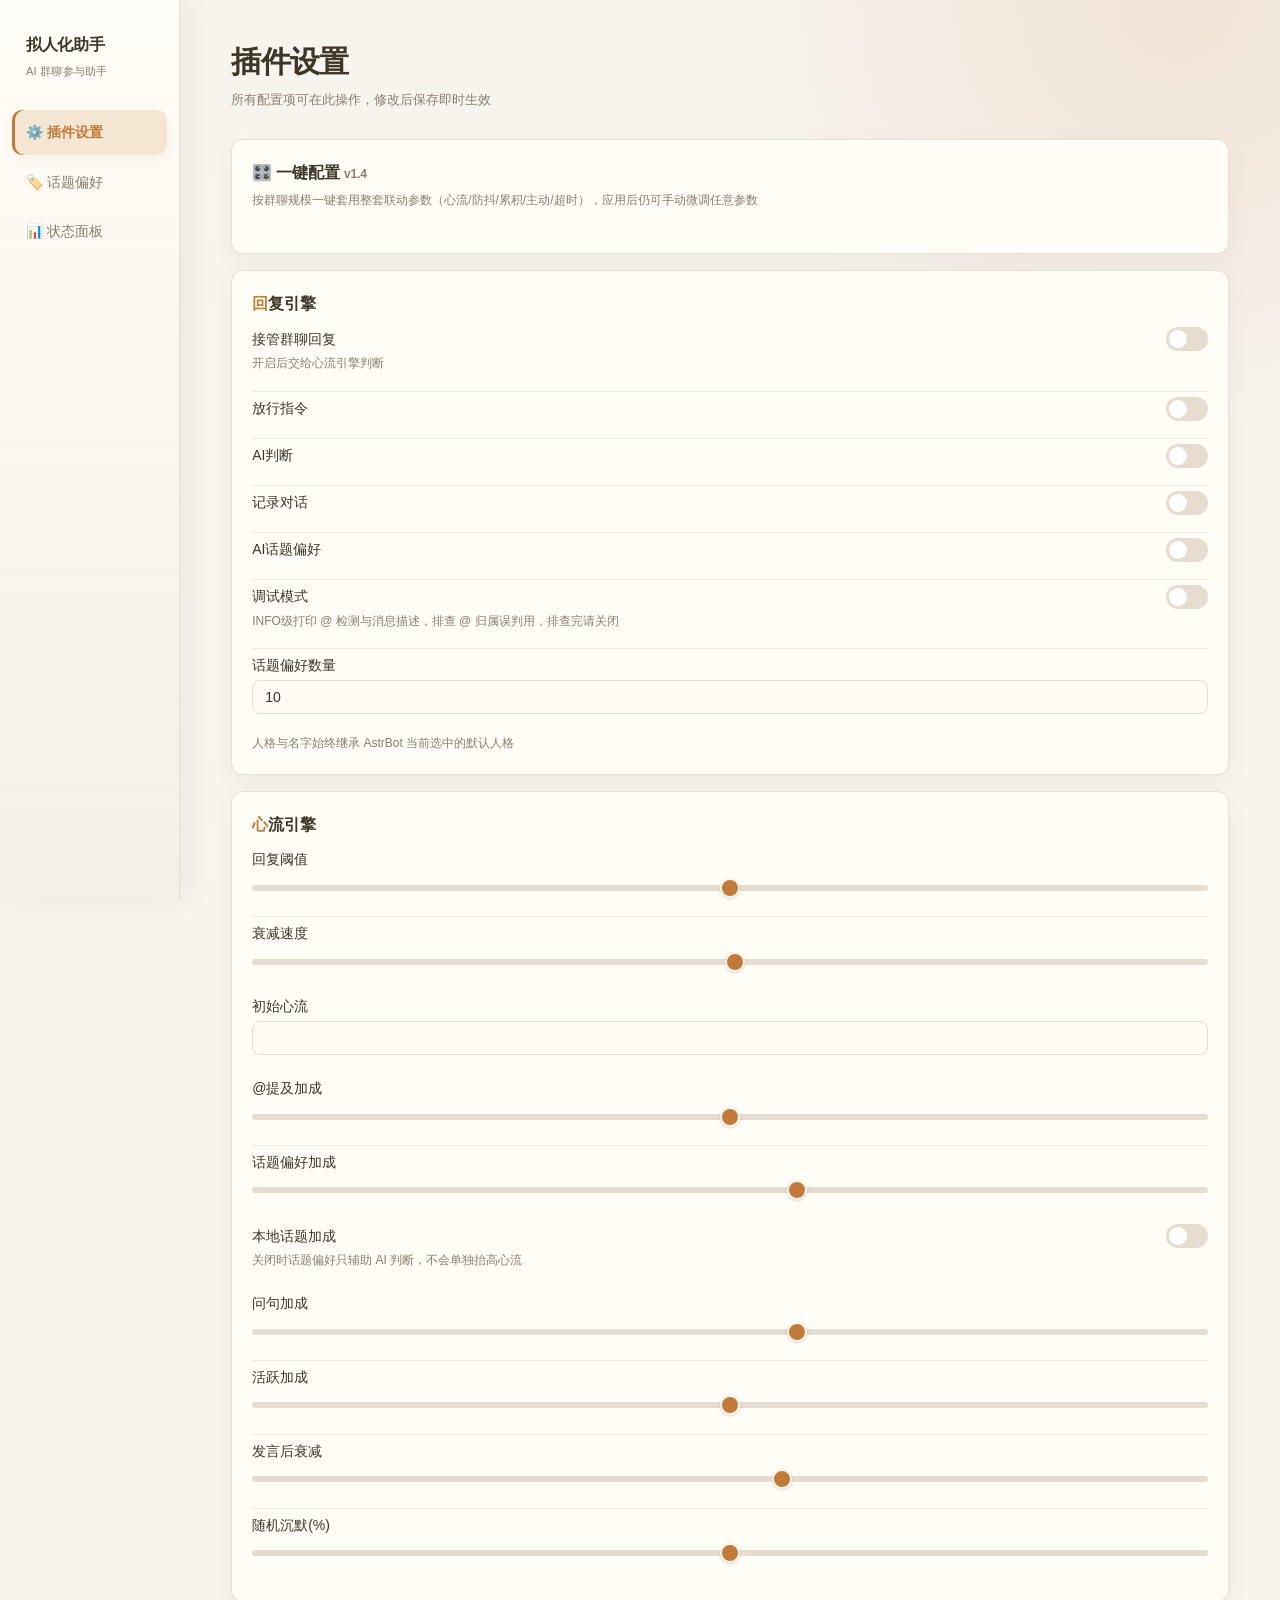
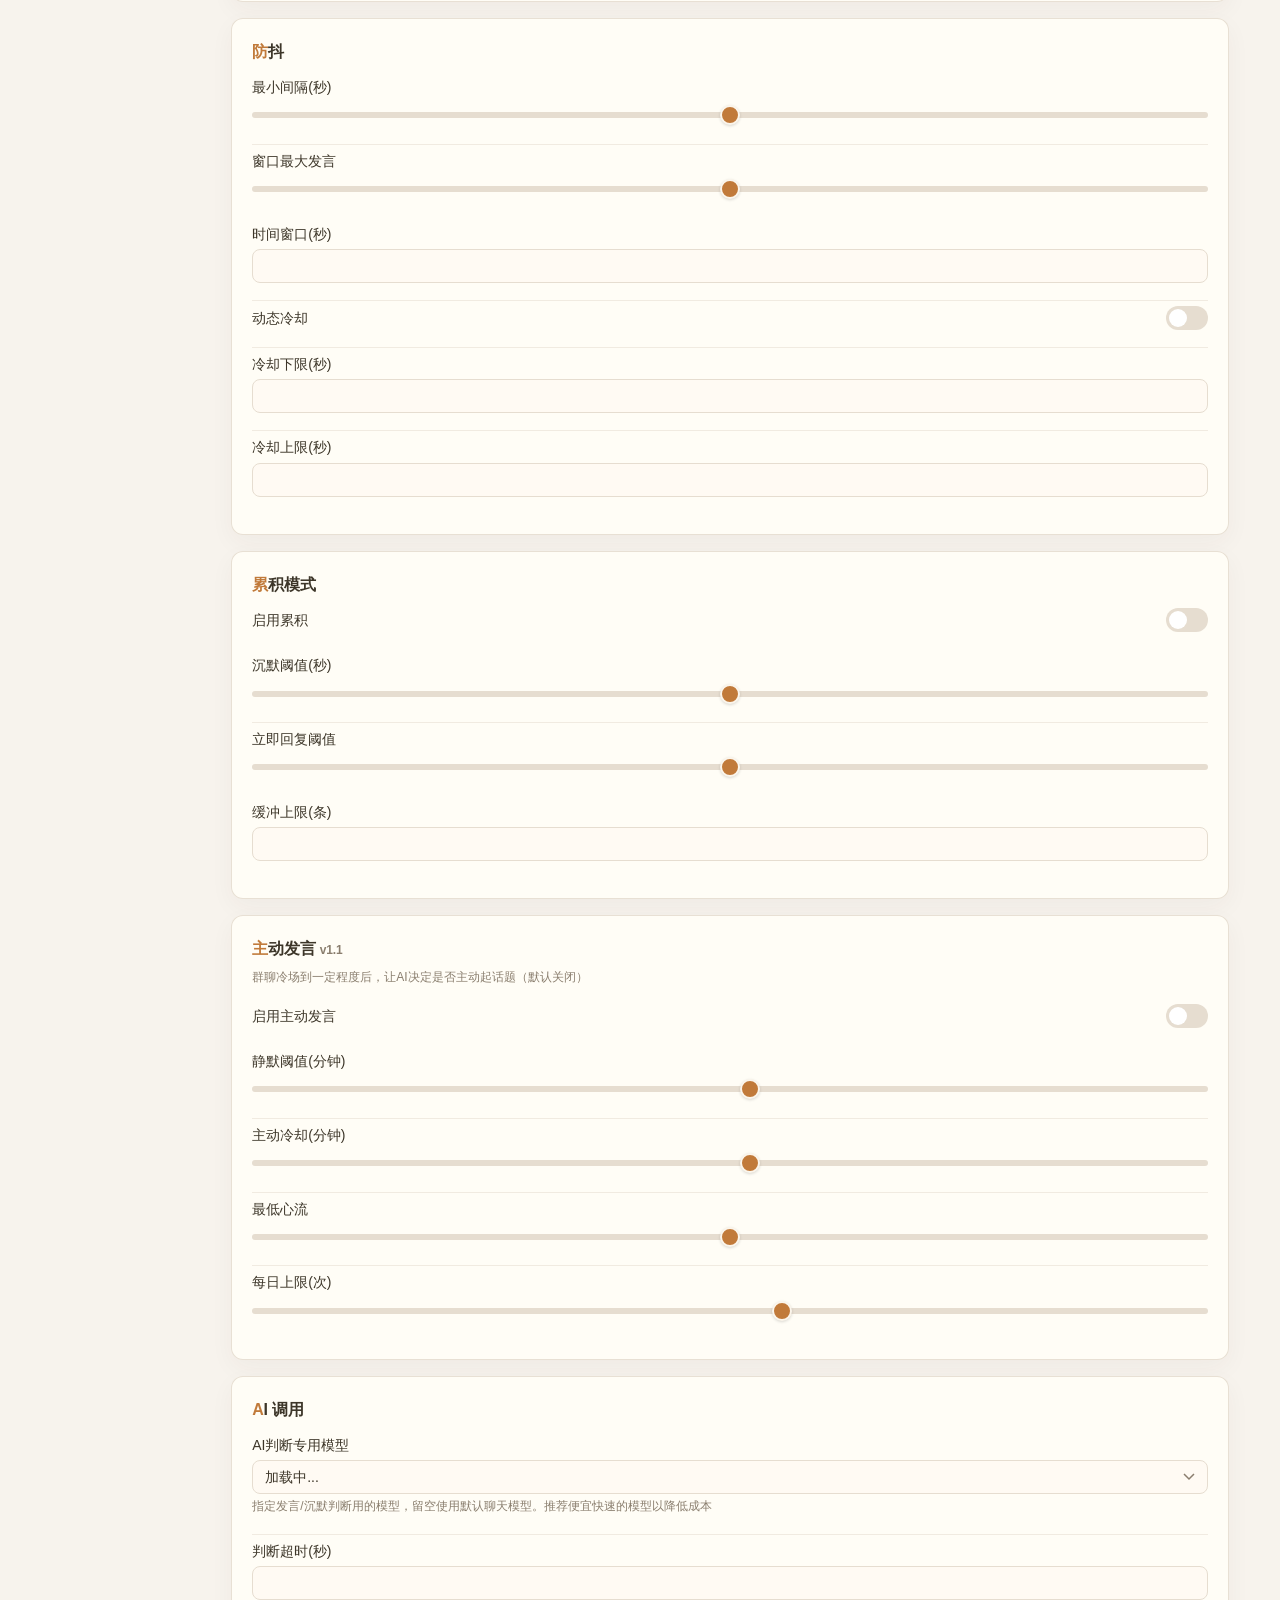
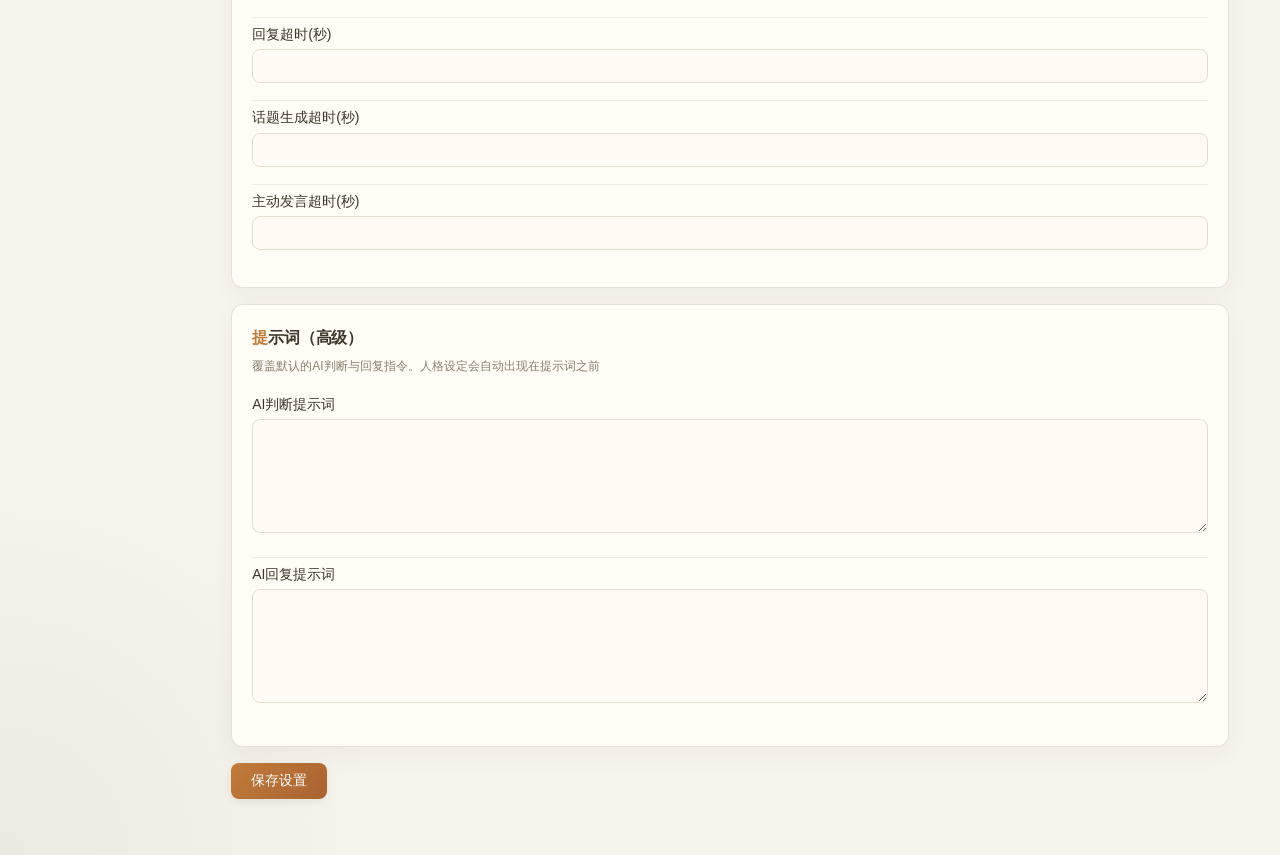
==== commit 0fcb03be: "feat: 关键词升级为话题偏好 + 最近决策展示 (v1.7.0) - 话题偏好默认仅作 AI 判断上下文，新增 keyword_boost_enabled 本地加成开关 - 群状态按 unifie" ====
--- a/pages/dashboard/index.html
+++ b/pages/dashboard/index.html
@@ -5,7 +5,7 @@
   <title>拟人化群聊助手</title>
   <style>
 :root {
-  --bg: #fef9f0; --paper: #fffdf7; --charcoal: #3d3629; --muted: #8a7e6e; --faint: #e6ddd0;
+  --bg: #f7f3ed; --cream: #fffaf3; --paper: rgba(255,253,247,0.94); --charcoal: #3d3629; --muted: #8a7e6e; --faint: #e6ddd0;
   --amber: #c17a3a; --amber-light: #f5e6d3; --sage: #7a9a6e; --sage-light: #e8f0e3;
   --terracotta: #c15b3b; --terracotta-light: #fce8e2; --side-bg: #f5efe4; --radius: 12px; --radius-sm: 8px;
 }
@@ -102,6 +102,61 @@
 
 .refresh-row { display: flex; align-items: center; gap: 10px; margin-top: 14px; }
 .auto-refresh { font-size: 12px; color: var(--muted); }
+
+/* Visual polish */
+body {
+  background:
+    radial-gradient(circle at 92% 0%, rgba(193,122,58,.13), transparent 28rem),
+    radial-gradient(circle at 0% 100%, rgba(122,154,110,.10), transparent 24rem),
+    var(--bg);
+}
+.sidebar {
+  position: sticky; top: 0; height: 100vh; padding: 28px 12px;
+  background: linear-gradient(180deg, rgba(255,253,247,.94), rgba(245,239,228,.86));
+  box-shadow: 8px 0 28px rgba(61,54,41,.05); z-index: 2;
+}
+.sidebar h3 { padding: 4px 14px 22px; border-bottom: 0; font-size: 16px; }
+.sidebar h3::after { content: "AI 群聊参与助手"; display:block; margin-top:5px; font-size:11px; font-weight:400; letter-spacing:.02em; color:var(--muted); }
+.sidebar a { position:relative; margin: 5px 0; border-radius: 10px; padding: 11px 14px; }
+.sidebar a:hover { background: rgba(193,122,58,.08); }
+.sidebar a.active { box-shadow: inset 3px 0 0 var(--amber), 0 4px 12px rgba(193,122,58,.08); }
+.content { width: min(100%, 1180px); padding: 38px clamp(22px, 4vw, 58px) 56px; }
+.tab.active { animation: tabIn .24s ease-out; }
+@keyframes tabIn { from { opacity:0; transform:translateY(5px); } to { opacity:1; transform:none; } }
+h2 { font-size: clamp(24px, 3vw, 30px); font-weight: 700; }
+.subtitle { max-width: 720px; margin-bottom: 28px; }
+.card { border-color: rgba(230,221,208,.9); box-shadow: 0 8px 24px rgba(61,54,41,.045); }
+.card:hover { box-shadow: 0 12px 30px rgba(61,54,41,.08); transform: translateY(-1px); transition: transform .18s, box-shadow .18s; }
+.card h3 { font-size: 16px; letter-spacing: -.01em; }
+.card h3:first-letter { color: var(--amber); }
+.field, .range-field { padding: 5px 0; }
+.field + .field, .range-field + .range-field { border-top: 1px solid rgba(230,221,208,.55); }
+.inp, .input-row input, .input-row select { background: var(--cream); }
+.btn { box-shadow: 0 3px 8px rgba(61,54,41,.08); }
+.btn:focus-visible, .sidebar a:focus-visible, input:focus-visible, select:focus-visible, textarea:focus-visible { outline: 3px solid rgba(193,122,58,.28); outline-offset: 2px; }
+.btn-primary { background: linear-gradient(135deg, var(--amber), #aa6330); }
+.btn-primary:hover { background: linear-gradient(135deg, var(--terracotta), #a84931); transform: translateY(-1px); }
+.meta-bar { padding: 10px 14px; border: 1px solid var(--faint); border-radius: 10px; background: rgba(255,253,247,.58); width: fit-content; }
+.flow-bar-wrap { height: 9px; box-shadow: inset 0 1px 2px rgba(0,0,0,.08); }
+table { min-width: 820px; }
+tbody tr { transition: background .15s; }
+tbody tr:hover { background: rgba(193,122,58,.055); }
+tbody td small { display:block; color:var(--muted); font-weight:400; font-size:11px; white-space:nowrap; }
+.card:has(table) { overflow-x: auto; }
+.empty-msg { padding: 18px 4px; text-align:center; }
+
+@media (max-width: 760px) {
+  body { display:block; }
+  .sidebar { position:sticky; top:0; width:100%; height:auto; padding:10px 12px; display:flex; align-items:center; gap:5px; overflow-x:auto; }
+  .sidebar h3 { min-width:max-content; padding:8px 10px; margin-right:5px; }
+  .sidebar h3::after { display:none; }
+  .sidebar a { white-space:nowrap; margin:0; padding:9px 12px; }
+  .content { padding:26px 14px 42px; }
+  .input-row { flex-wrap:wrap; }
+  .input-row .btn { width:100%; justify-content:center; }
+  .actions { flex-wrap:wrap; }
+  .meta-bar { width:100%; flex-wrap:wrap; }
+}
   </style>
 </head>
 <body>
@@ -109,7 +164,7 @@
 <nav class="sidebar">
   <h3>拟人化助手</h3>
   <a data-tab="settings" class="active">⚙️ 插件设置</a>
-  <a data-tab="keywords">🏷️ 关键词</a>
+  <a data-tab="keywords">🏷️ 话题偏好</a>
   <a data-tab="status">📊 状态面板</a>
 </nav>
 
@@ -129,9 +184,9 @@
       <div class="field"><label><span>放行指令</span><input type="checkbox" name="reply_engine.allow_command_pass"></label></div>
       <div class="field"><label><span>AI判断</span><input type="checkbox" name="reply_engine.enable_ai_judge"></label></div>
       <div class="field"><label><span>记录对话</span><input type="checkbox" name="reply_engine.record_conversation"></label></div>
-      <div class="field"><label><span>AI关键词</span><input type="checkbox" name="reply_engine.use_ai_keywords"></label></div>
+      <div class="field"><label><span>AI话题偏好</span><input type="checkbox" name="reply_engine.use_ai_keywords"></label></div>
       <div class="field"><label><span>调试模式</span><input type="checkbox" name="reply_engine.debug"></label><span class="hint">INFO级打印 @ 检测与消息描述，排查 @ 归属误判用，排查完请关闭</span></div>
-      <div class="field"><label>关键词数量</label><input type="number" name="reply_engine.keyword_count" min="3" max="30" value="10" class="inp"></div>
+      <div class="field"><label>话题偏好数量</label><input type="number" name="reply_engine.keyword_count" min="3" max="30" value="10" class="inp"></div>
       <span class="hint">人格与名字始终继承 AstrBot 当前选中的默认人格</span>
     </div>
     <div class="card"><h3>心流引擎</h3>
@@ -139,7 +194,8 @@
       <div class="range-field"><label>衰减速度 <output></output></label><input type="range" name="flow_engine.flow_decay_rate" min="0.01" max="1" step="0.01"></div>
       <div class="field"><label>初始心流</label><input type="number" name="flow_engine.initial_flow" min="0" max="100" class="inp"></div>
       <div class="range-field"><label>@提及加成 <output></output></label><input type="range" name="flow_engine.flow_boost_mention" min="10" max="60" step="5"></div>
-      <div class="range-field"><label>关键词加成 <output></output></label><input type="range" name="flow_engine.flow_boost_keyword" min="5" max="40" step="5"></div>
+      <div class="range-field"><label>话题偏好加成 <output></output></label><input type="range" name="flow_engine.flow_boost_keyword" min="5" max="40" step="5"></div>
+      <div class="field"><label><span>本地话题加成</span><input type="checkbox" name="flow_engine.keyword_boost_enabled"></label><span class="hint">关闭时话题偏好只辅助 AI 判断，不会单独抬高心流</span></div>
       <div class="range-field"><label>问句加成 <output></output></label><input type="range" name="flow_engine.flow_boost_question" min="5" max="40" step="5"></div>
       <div class="range-field"><label>活跃加成 <output></output></label><input type="range" name="flow_engine.flow_boost_activity" min="1" max="15" step="1"></div>
       <div class="range-field"><label>发言后衰减 <output></output></label><input type="range" name="flow_engine.flow_decay_on_reply" min="5" max="50" step="5"></div>
@@ -171,7 +227,7 @@
       <div class="field"><label>AI判断专用模型</label><select name="reply_engine.judge_provider_id" class="inp" id="judgeProvider"><option value="">加载中...</option></select><span class="hint">指定发言/沉默判断用的模型，留空使用默认聊天模型。推荐便宜快速的模型以降低成本</span></div>
       <div class="field"><label>判断超时(秒)</label><input type="number" name="ai_timeout.judge_seconds" min="5" max="120" class="inp"></div>
       <div class="field"><label>回复超时(秒)</label><input type="number" name="ai_timeout.reply_seconds" min="10" max="180" class="inp"></div>
-      <div class="field"><label>关键词生成超时(秒)</label><input type="number" name="ai_timeout.keywords_seconds" min="10" max="180" class="inp"></div>
+      <div class="field"><label>话题生成超时(秒)</label><input type="number" name="ai_timeout.keywords_seconds" min="10" max="180" class="inp"></div>
       <div class="field"><label>主动发言超时(秒)</label><input type="number" name="ai_timeout.proactive_seconds" min="5" max="120" class="inp"></div>
     </div>
     <div class="card"><h3>提示词（高级）</h3>
@@ -185,21 +241,21 @@
 
 <!-- ====== KEYWORDS ====== -->
 <div class="tab" id="tab-keywords">
-  <h2>关键词管理</h2>
-  <p class="subtitle">机器人会对包含这些词的消息更感兴趣</p>
+  <h2>话题偏好</h2>
+  <p class="subtitle">这些偏好只作为上下文提示，帮助机器人判断是否适合参与当前讨论</p>
   <div class="card"><h3>手动添加</h3>
-    <div class="input-row"><input type="text" id="manualInput" placeholder="输入关键词，回车添加"><button class="btn btn-primary" id="addBtn">添加</button></div>
+    <div class="input-row"><input type="text" id="manualInput" placeholder="输入话题或短语，回车添加"><button class="btn btn-primary" id="addBtn">添加</button></div>
     <div class="tags" id="manualTags"></div>
     <div class="actions"><button class="btn-ghost" id="clearManual">清空手动</button><span style="font-size:12px;color:var(--muted)" id="manualCount"></span></div>
   </div>
-  <div class="card"><h3>AI生成</h3>
+  <div class="card"><h3>AI生成话题</h3>
     <div class="input-row"><select id="personaSelect" class="inp" style="flex:1"><option value="">加载中...</option></select><button class="btn btn-primary" id="genBtn">生成</button></div>
     <div class="tags" id="aiTags"></div>
     <div class="actions"><button class="btn-ghost" id="clearAi">清空AI</button><span style="font-size:12px;color:var(--muted)" id="aiCount"></span></div>
     <div class="status-line" id="genStatus"></div>
   </div>
-  <div class="card"><h3>测试</h3>
-    <div class="input-row"><input type="text" id="testInput" placeholder="输入测试消息..."><button class="btn btn-primary" id="testBtn">测试</button></div>
+  <div class="card"><h3>匹配预览</h3>
+    <div class="input-row"><input type="text" id="testInput" placeholder="输入消息，查看命中的话题偏好"><button class="btn btn-primary" id="testBtn">测试</button></div>
     <div class="status-line" id="testResult"></div>
   </div>
 </div>
@@ -210,7 +266,7 @@
   <p class="subtitle">各群聊心流状态与发言统计</p>
   <div class="meta-bar" id="metaBar"></div>
   <div class="card" style="margin-top:16px">
-    <table><thead><tr><th>群聊</th><th style="width:200px">心流</th><th>上次发言</th><th>最近消息</th><th>窗口</th><th>缓冲</th></tr></thead>
+    <table><thead><tr><th>群聊</th><th style="width:200px">心流</th><th>上次发言</th><th>最近消息</th><th>最近决策</th><th>窗口</th><th>缓冲</th></tr></thead>
       <tbody id="groupTable"></tbody>
     </table>
     <div class="empty-msg" id="emptyMsg">尚无群聊数据</div>
@@ -382,7 +438,7 @@
 ca.onclick = async () => { await bridge.apiPost('keywords/clear',{target:'ai'}); loadKw(); };
 tb.onclick = async () => {
   const t = ti.value.trim(); if(!t) return;
-  try { const {hits,total_keywords} = await bridge.apiPost('keywords/test',{text:t}); tr.innerHTML = hits.length ? `匹配 ${hits.length}/${total_keywords}: ` + hits.map(k => `<b>${esc(k)}</b>`).join('、') : `无匹配 (${total_keywords}个关键词)`; }
+  try { const {hits,total_keywords} = await bridge.apiPost('keywords/test',{text:t}); tr.innerHTML = hits.length ? `命中 ${hits.length}/${total_keywords}: ` + hits.map(k => `<b>${esc(k)}</b>`).join('、') : `无命中 (${total_keywords}个话题偏好)`; }
   catch { tr.textContent = '测试失败'; }
 };
 ti.onkeydown = e => { if(e.key==='Enter') tb.click(); };
@@ -402,7 +458,11 @@
     metaBar.innerHTML = `<span><span class="meta-dot"></span>接管${d.override?'开':'关'}</span><span><span class="meta-dot${d.accum_enabled?'':' off'}"></span>累积${d.accum_enabled?'开':'关'}</span><span><span class="meta-dot${d.proactive_enabled?'':' off'}"></span>主动发言${d.proactive_enabled?'开':'关'}</span>`;
     if(!d.groups||!d.groups.length){ tbl.innerHTML=''; emp.style.display='block'; emp.textContent='尚无群聊数据'; return; }
     emp.style.display='none';
-    tbl.innerHTML = d.groups.map(g => `<tr><td>${g.group_id}</td><td><div class="flow-row"><div class="flow-bar-wrap"><div class="flow-bar-fill ${fc(g.flow)}" style="width:${Math.min(100,g.flow)}%"></div></div><span class="flow-val">${g.flow.toFixed(0)}</span></div></td><td>${ago(g.last_reply_ago)}</td><td>${ago(g.last_msg_ago)}</td><td>${g.recent_replies}</td><td style="color:${g.pending>0?'var(--terracotta)':''}">${g.pending>0?'● '+g.pending:'—'}</td></tr>`).join('');
+    tbl.innerHTML = d.groups.map(g => {
+      const decision = g.last_decision ? `${esc(g.last_decision)}${g.last_decision_detail ? ` · ${esc(g.last_decision_detail)}` : ''}` : '暂无决策记录';
+      const decisionAge = g.last_decision_ago >= 0 ? ` <small>(${ago(g.last_decision_ago)}前)</small>` : '';
+      return `<tr><td>${esc(g.group_id)}</td><td><div class="flow-row"><div class="flow-bar-wrap"><div class="flow-bar-fill ${fc(g.flow)}" style="width:${Math.min(100,g.flow)}%"></div></div><span class="flow-val">${g.flow.toFixed(0)}</span></div></td><td>${ago(g.last_reply_ago)}</td><td>${ago(g.last_msg_ago)}</td><td>${decision}${decisionAge}</td><td>${g.recent_replies}</td><td style="color:${g.pending>0?'var(--terracotta)':''}">${g.pending>0?'● '+g.pending:'—'}</td></tr>`;
+    }).join('');
   } catch { emp.style.display='block'; emp.textContent='加载失败'; }
 }
 function startTimer() { timer=10; al.textContent=timer+'s'; clearInterval(interval); interval=setInterval(()=>{ timer--; al.textContent=timer+'s'; if(timer<=0){ loadStatus(); startTimer(); } },1000); }
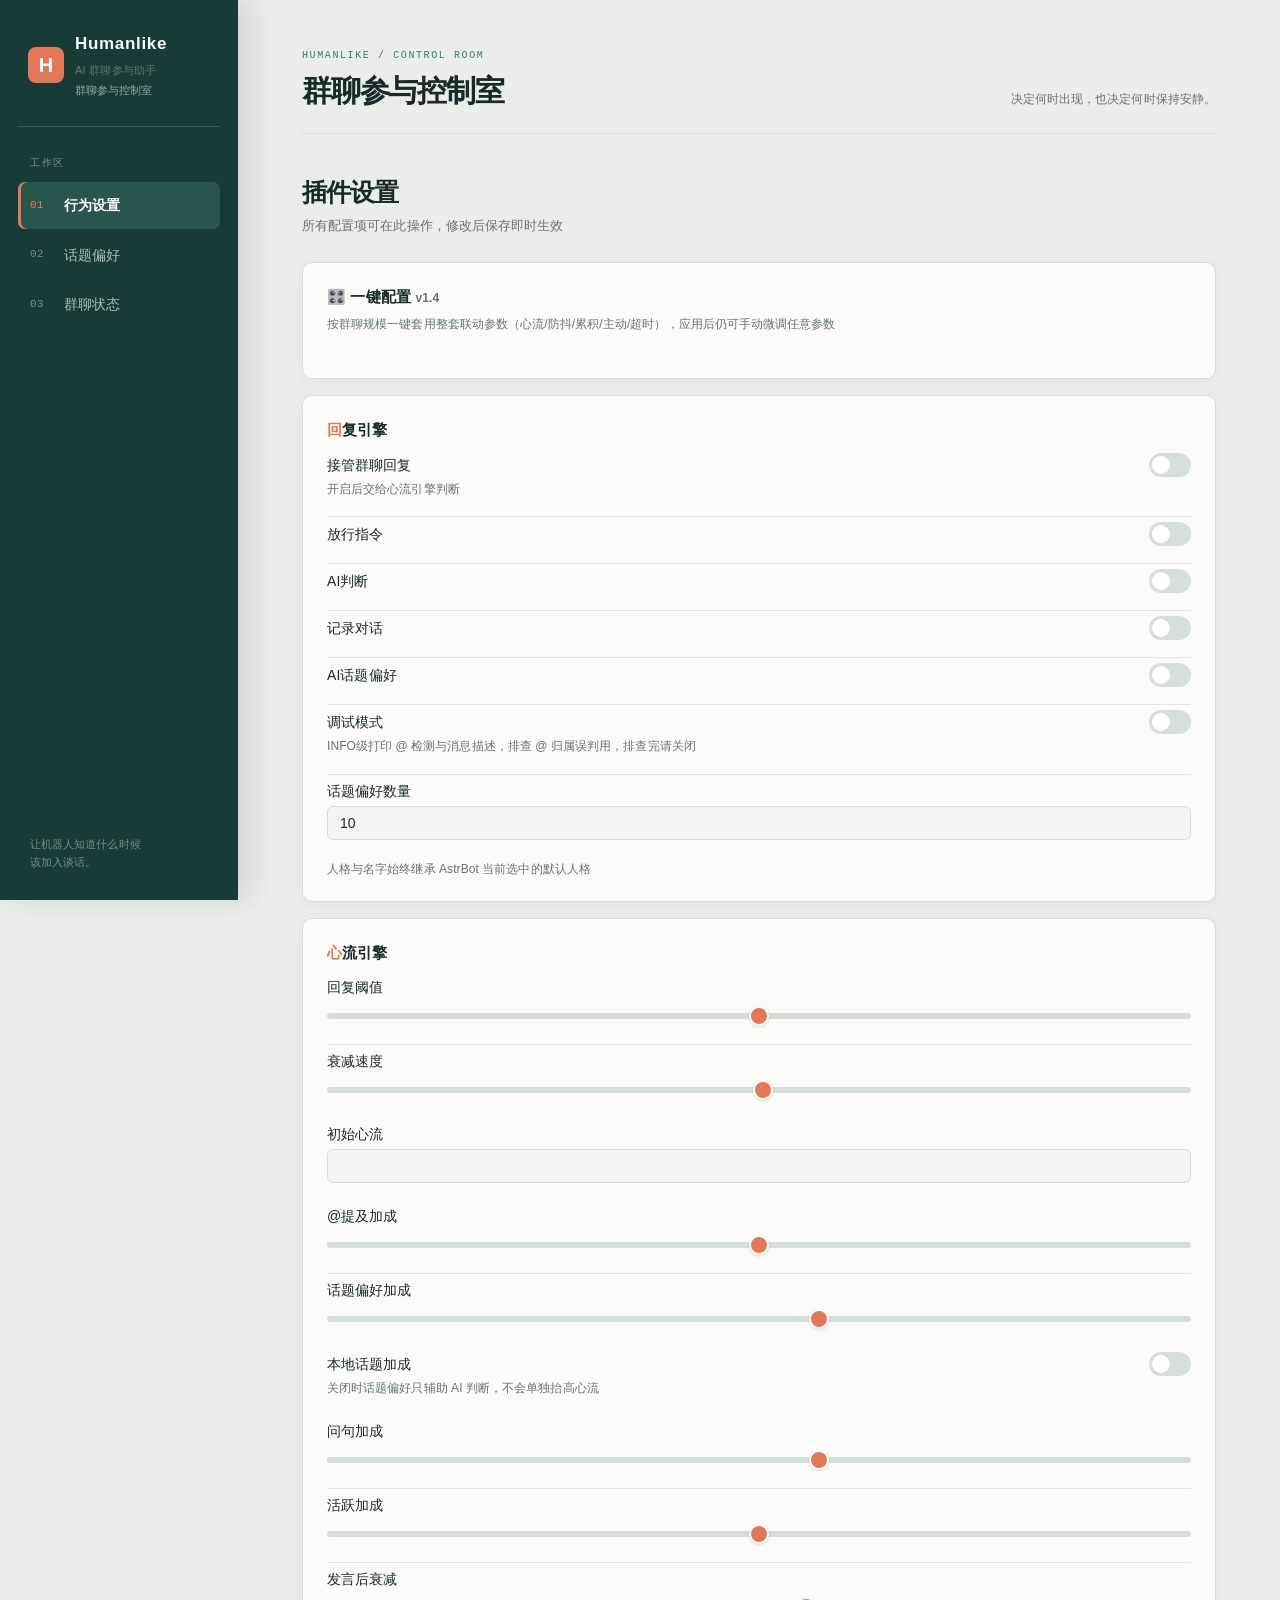
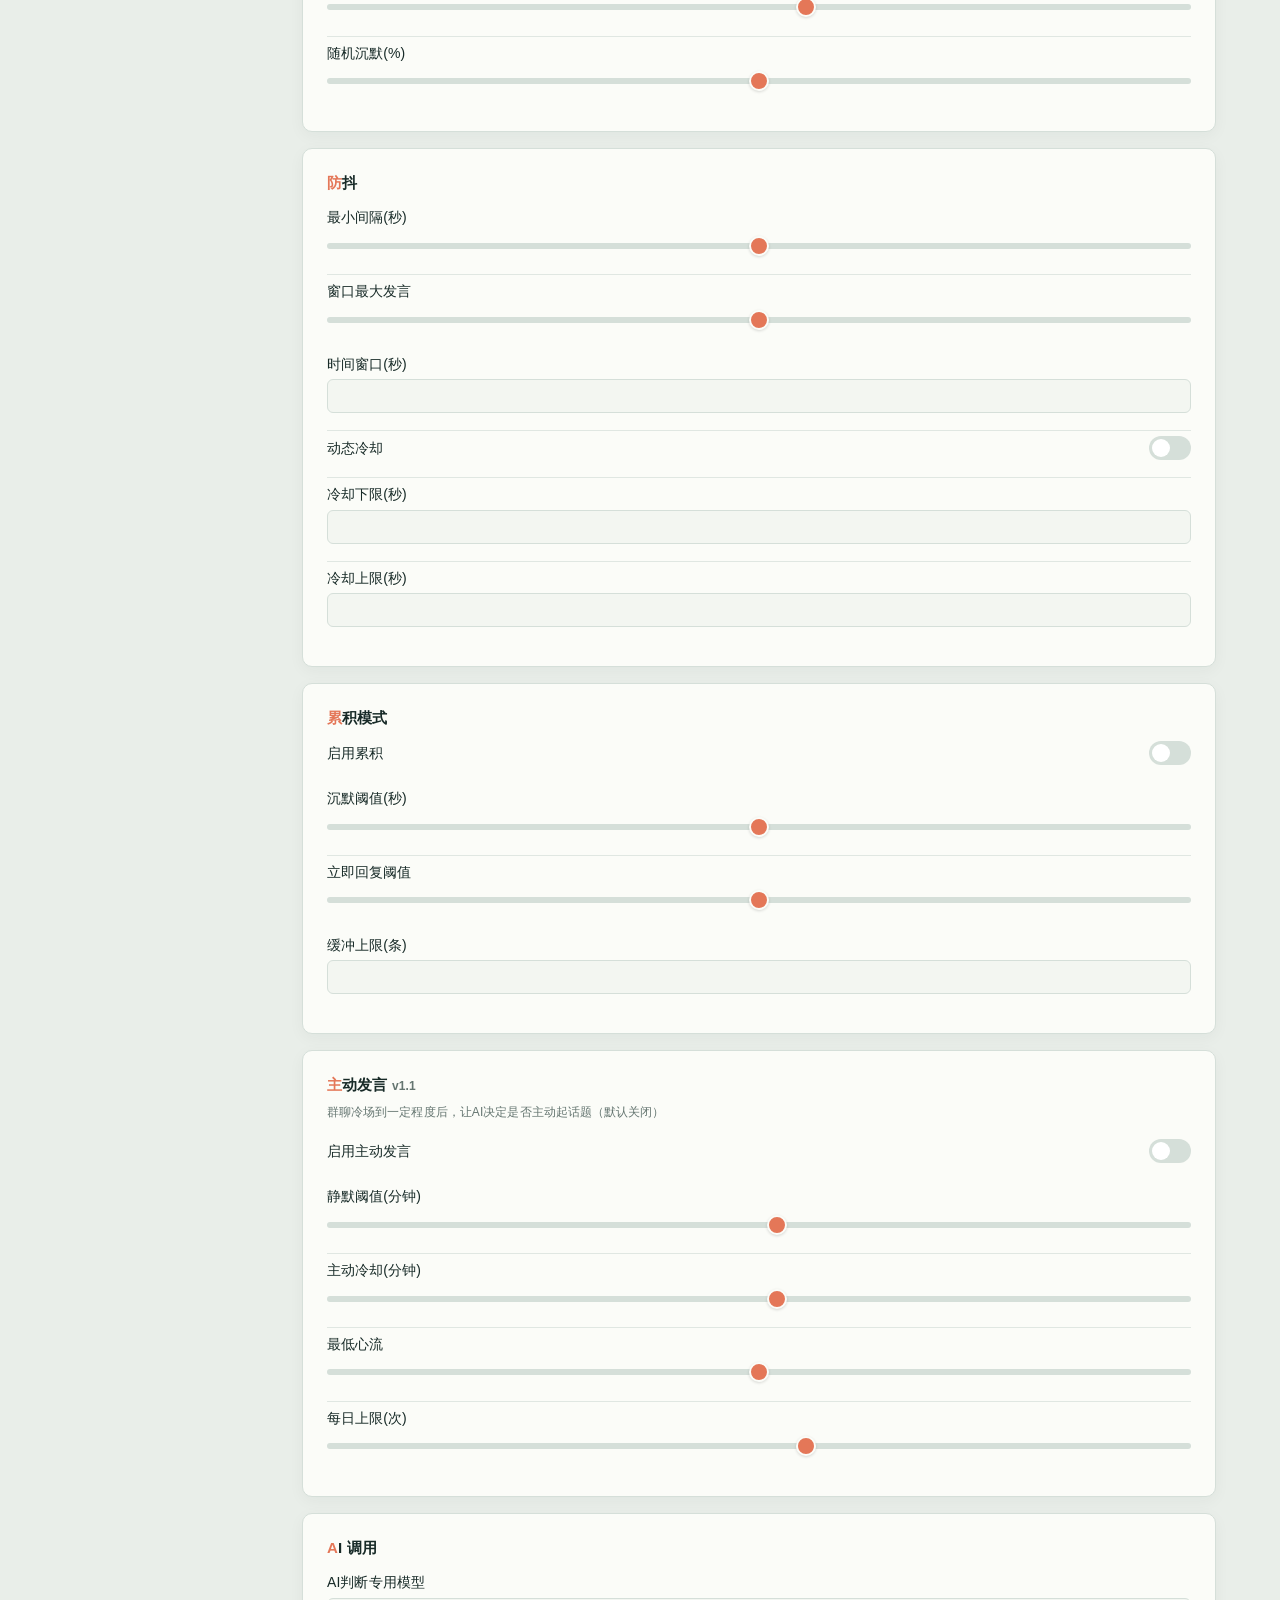
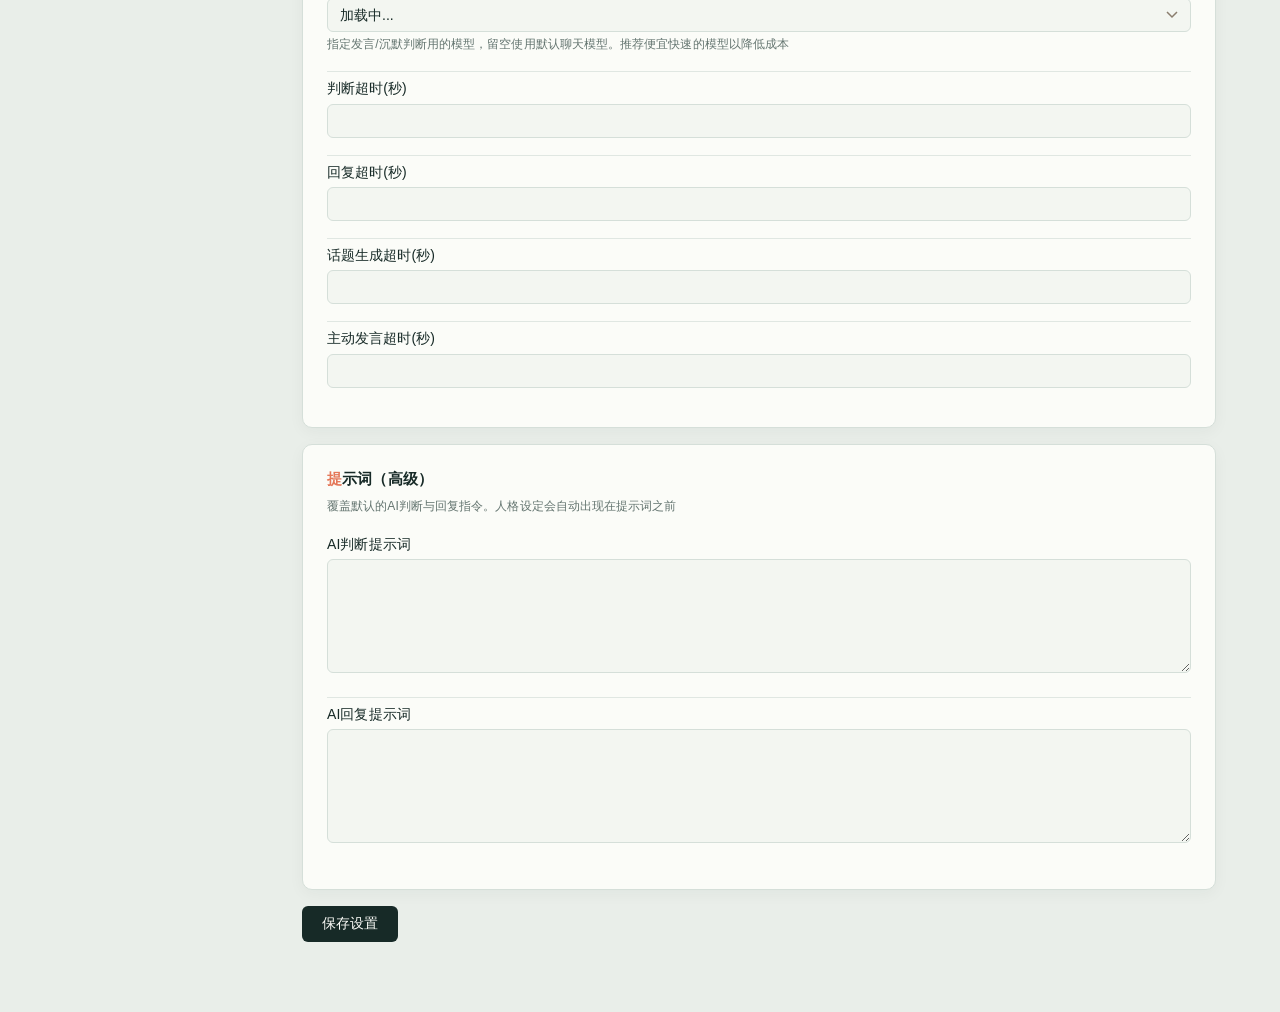
==== commit 591ffbc0: "feat: redesign dashboard interface" ====
--- a/pages/dashboard/index.html
+++ b/pages/dashboard/index.html
@@ -157,18 +157,83 @@
   .actions { flex-wrap:wrap; }
   .meta-bar { width:100%; flex-wrap:wrap; }
 }
+
+/* Control-room visual system */
+:root {
+  --bg: #e9eee9; --paper: #fbfcf8; --cream: #f3f6f1; --charcoal: #172a27;
+  --muted: #647570; --faint: #d5dfd9; --amber: #e47758; --amber-light: #f9e3dc;
+  --sage: #397c6b; --sage-light: #dcece6; --terracotta: #c9574d; --side-bg: #173b37;
+  --radius: 10px; --radius-sm: 6px;
+}
+[data-theme="dark"] { --bg:#102522; --paper:#17312d; --cream:#122a27; --charcoal:#e5f0ea; --muted:#9bb0a8; --faint:#31514a; --amber:#ef896c; --amber-light:#4b302a; --sage:#76c4a9; --sage-light:#21463e; --terracotta:#ef8172; --side-bg:#0b1d1b; }
+body { background: var(--bg); color:var(--charcoal); font-family: "Avenir Next", "PingFang SC", "Microsoft YaHei", sans-serif; letter-spacing: .005em; }
+.sidebar { width: 238px; background: var(--side-bg); color: #dcece6; border: 0; padding: 28px 18px; box-shadow: 12px 0 28px rgba(13,41,36,.12); }
+.brand-mark { display:flex; align-items:center; gap:11px; padding: 2px 10px 27px; border-bottom:1px solid rgba(220,236,230,.16); }
+.brand-mark > span { display:grid; place-items:center; width:36px; height:36px; background:var(--amber); color:#fff; font-weight:800; font-size:20px; border-radius:8px; }
+.brand-mark h3 { padding:0; margin:0; border:0; color:#f3faf6; font-size:17px; letter-spacing:.04em; }
+.brand-mark small { display:block; color:#91afa6; font-size:11px; margin-top:2px; }
+.nav-label { padding:28px 12px 8px; color:#75968d; font-size:10px; letter-spacing:.15em; }
+.sidebar a { color:#a9c1b8; border-radius:7px; margin:3px 0; padding:12px; gap:11px; }
+.sidebar a b { width:23px; color:#6f9288; font: 11px/1 "SF Mono", monospace; }
+.sidebar a:hover { color:#fff; background:rgba(255,255,255,.08); }
+.sidebar a.active { color:#fff; background:#28564e; box-shadow: inset 3px 0 var(--amber); }
+.sidebar a.active b { color:var(--amber); }
+.sidebar-foot { position:absolute; bottom:28px; padding:0 12px; color:#709087; font-size:11px; line-height:1.7; }
+.content { max-width:none; padding: 42px clamp(24px,5vw,76px) 70px; }
+.topbar { display:flex; align-items:flex-end; justify-content:space-between; gap:30px; max-width:1120px; margin:0 auto 38px; padding-bottom:24px; border-bottom:1px solid var(--faint); }
+.eyebrow { color:var(--sage); font: 10px/1 "SF Mono", monospace; letter-spacing:.16em; }
+.topbar h1 { margin-top:10px; font-size:30px; line-height:1.15; letter-spacing:-.04em; }
+.topbar-note { max-width:260px; color:var(--muted); font-size:12px; line-height:1.6; text-align:right; }
+.tab { max-width:1120px; margin:0 auto; }
+h2 { font-size:25px; letter-spacing:-.04em; }
+.subtitle { max-width:620px; margin-bottom:25px; }
+.card { background:var(--paper); border:1px solid var(--faint); border-radius:var(--radius); padding:22px 24px; box-shadow:0 4px 16px rgba(23,42,39,.045); }
+.card:hover { transform:none; box-shadow:0 8px 22px rgba(23,42,39,.08); }
+.card h3 { font-size:15px; letter-spacing:.01em; }
+.card .hint, .field .hint { color:var(--muted); }
+.field + .field, .range-field + .range-field { border-top:1px solid rgba(213,223,217,.7); }
+.btn { border-radius:6px; box-shadow:none; }
+.btn-primary { background:var(--charcoal); color:var(--paper); }
+.btn-primary:hover { background:var(--amber); }
+.btn-ghost { color:var(--sage); }
+.meta-bar { background:var(--paper); }
+table { min-width: 860px; }
+thead th { text-transform:none; letter-spacing:.02em; font-size:11px; }
+tbody td { padding:14px; }
+.flow-bar-fill.high { background:var(--amber); }
+.flow-bar-fill.mid { background:var(--sage); }
+.flow-bar-fill.low { background:#9aaba5; }
+.tag { border-radius:5px; }
+.tag.manual { background:var(--amber-light); color:var(--terracotta); }
+.tag.ai { background:var(--sage-light); color:var(--sage); }
+@media (max-width: 760px) {
+  .sidebar { padding:10px; }
+  .brand-mark { padding:0 6px 8px; border:0; }
+  .brand-mark > span { width:30px; height:30px; font-size:16px; }
+  .brand-mark h3 { font-size:14px; }
+  .sidebar .nav-label, .sidebar-foot { display:none; }
+  .sidebar a { padding:9px 10px; }
+  .sidebar a b { display:none; }
+  .topbar { display:block; margin-bottom:28px; padding-bottom:18px; }
+  .topbar-note { margin-top:12px; text-align:left; }
+  .topbar h1 { font-size:25px; }
+}
+@media (prefers-reduced-motion: reduce) { *, *::before, *::after { animation-duration:.01ms !important; transition-duration:.01ms !important; } }
   </style>
 </head>
 <body>
 
 <nav class="sidebar">
-  <h3>拟人化助手</h3>
-  <a data-tab="settings" class="active">⚙️ 插件设置</a>
-  <a data-tab="keywords">🏷️ 话题偏好</a>
-  <a data-tab="status">📊 状态面板</a>
+  <div class="brand-mark"><span>H</span><div><h3>Humanlike</h3><small>群聊参与控制室</small></div></div>
+  <div class="nav-label">工作区</div>
+  <a data-tab="settings" class="active"><b>01</b>行为设置</a>
+  <a data-tab="keywords"><b>02</b>话题偏好</a>
+  <a data-tab="status"><b>03</b>群聊状态</a>
+  <div class="sidebar-foot">让机器人知道什么时候<br>该加入谈话。</div>
 </nav>
 
 <div class="content">
+<header class="topbar"><div><span class="eyebrow">HUMANLIKE / CONTROL ROOM</span><h1>群聊参与控制室</h1></div><div class="topbar-note">决定何时出现，也决定何时保持安静。</div></header>
 <!-- ====== SETTINGS ====== -->
 <div class="tab active" id="tab-settings">
   <h2>插件设置</h2>
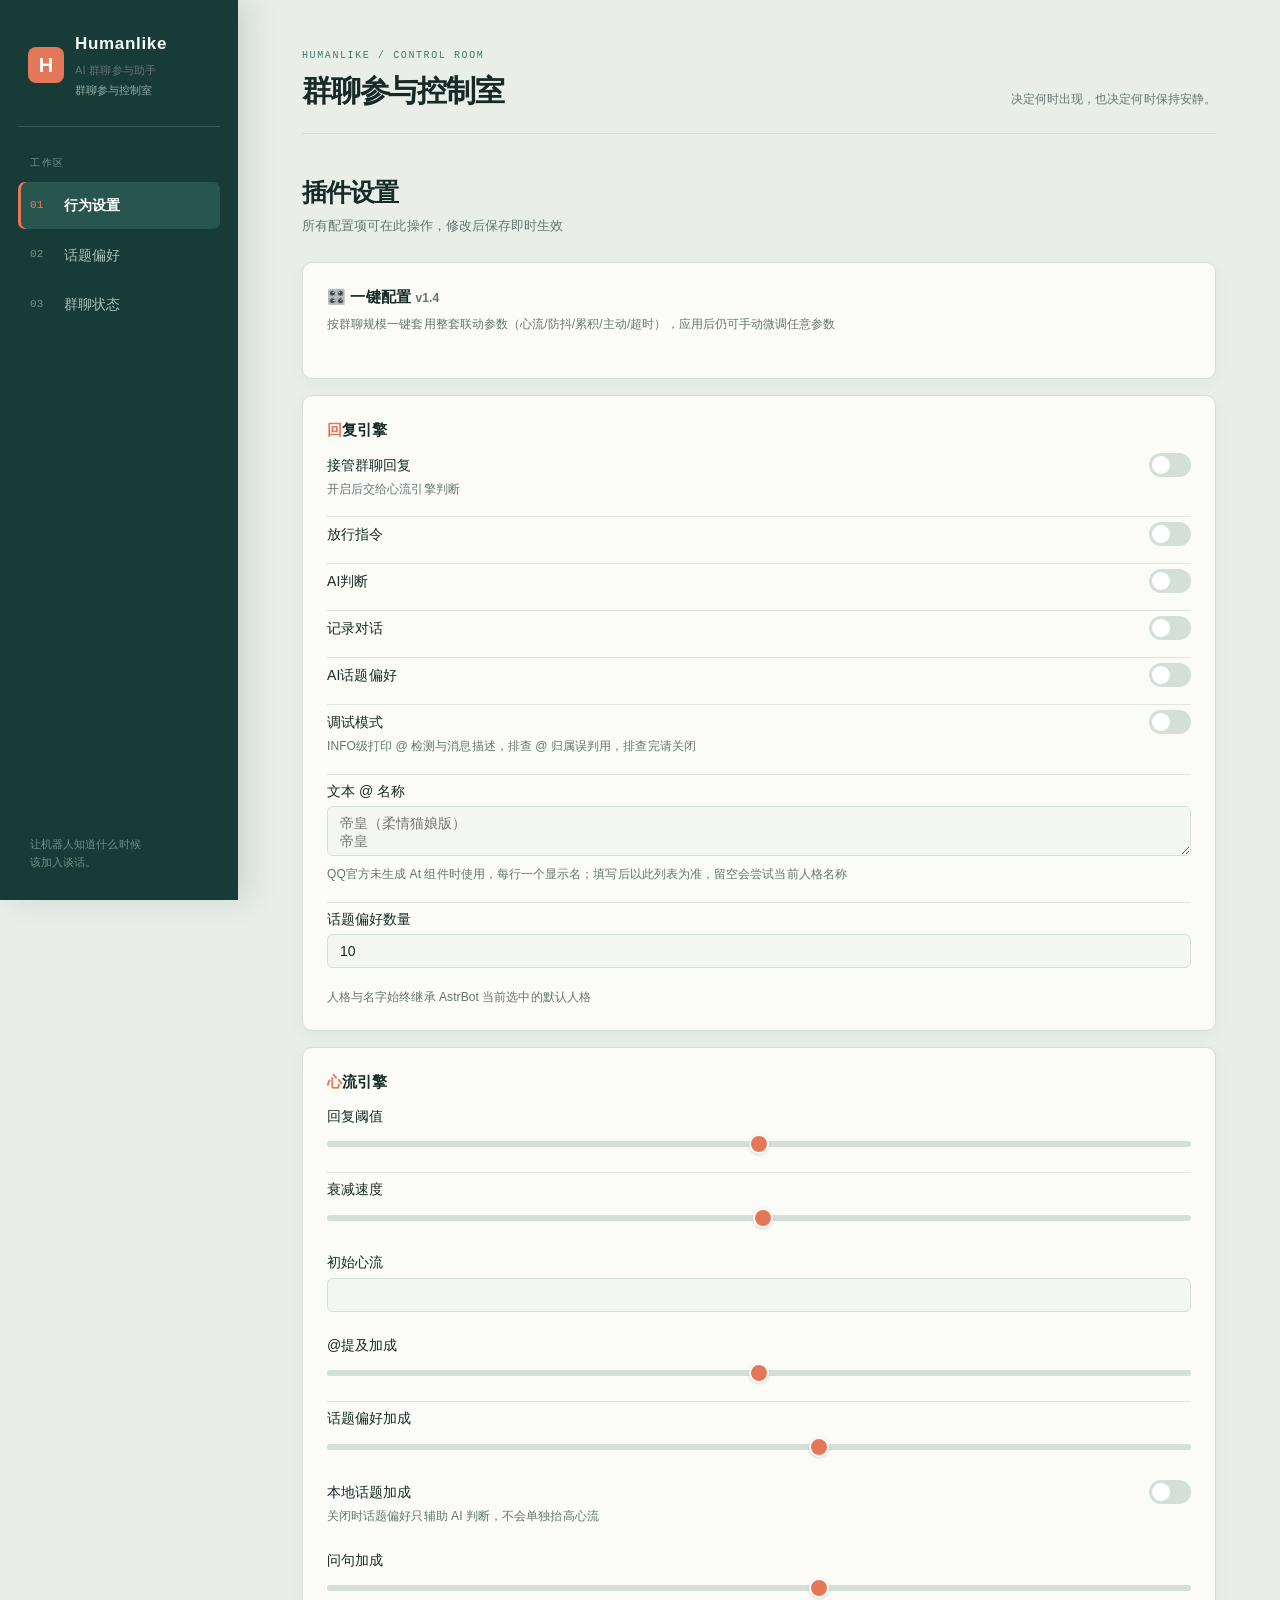
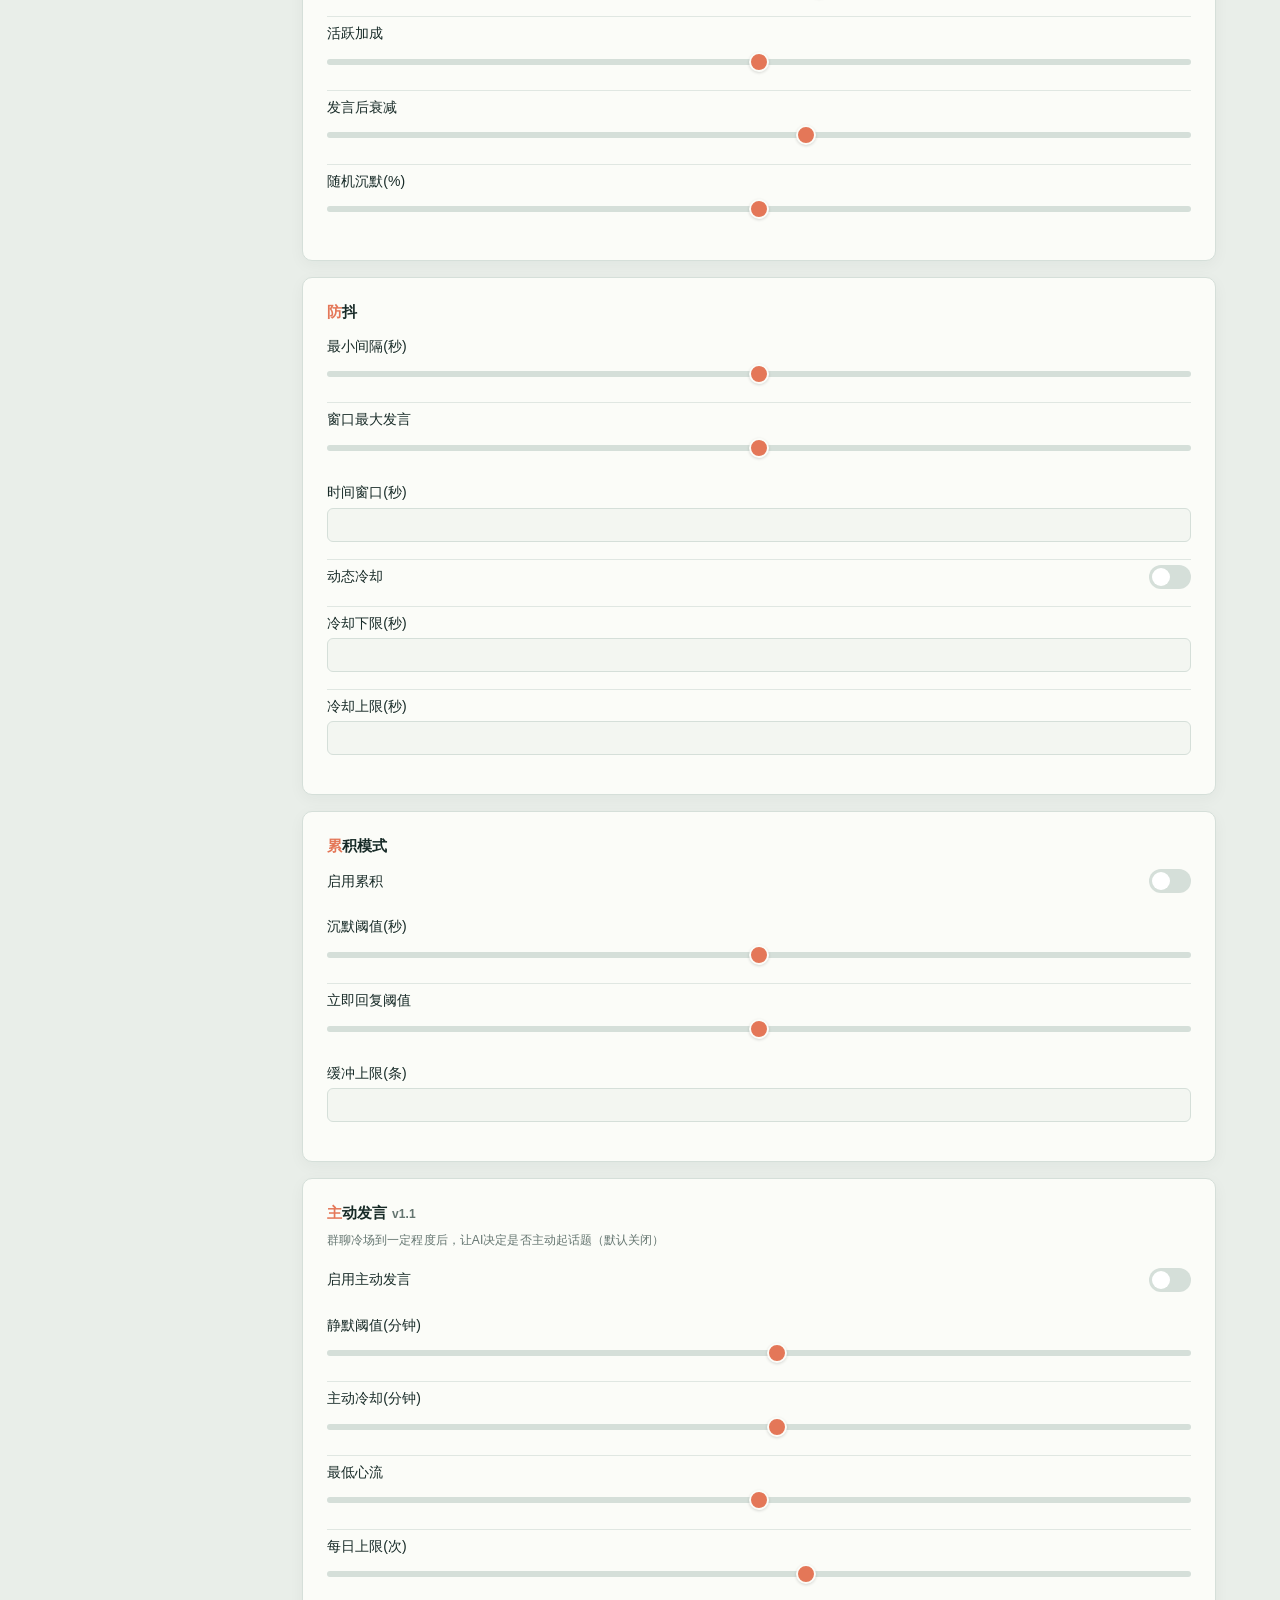
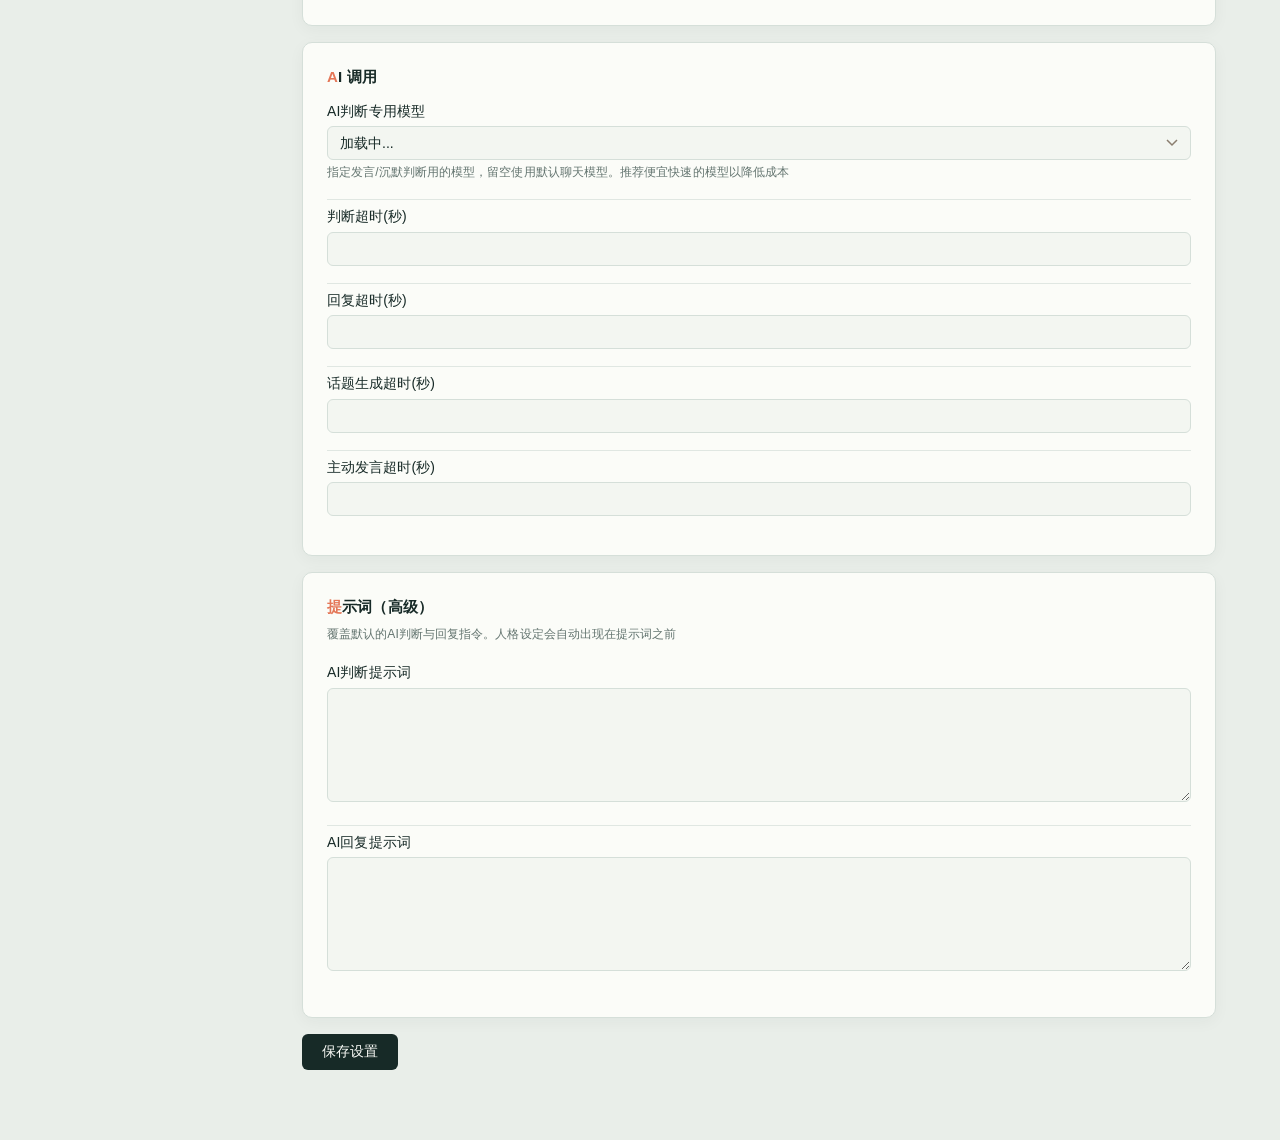
==== commit 7ed26d53: "feat: configure text mention aliases" ====
--- a/pages/dashboard/index.html
+++ b/pages/dashboard/index.html
@@ -251,6 +251,7 @@
       <div class="field"><label><span>记录对话</span><input type="checkbox" name="reply_engine.record_conversation"></label></div>
       <div class="field"><label><span>AI话题偏好</span><input type="checkbox" name="reply_engine.use_ai_keywords"></label></div>
       <div class="field"><label><span>调试模式</span><input type="checkbox" name="reply_engine.debug"></label><span class="hint">INFO级打印 @ 检测与消息描述，排查 @ 归属误判用，排查完请关闭</span></div>
+      <div class="field"><label>文本 @ 名称</label><textarea name="reply_engine.text_mention_names" rows="2" class="inp" placeholder="帝皇（柔情猫娘版）&#10;帝皇" style="resize:vertical"></textarea><span class="hint">QQ官方未生成 At 组件时使用，每行一个显示名；填写后以此列表为准，留空会尝试当前人格名称</span></div>
       <div class="field"><label>话题偏好数量</label><input type="number" name="reply_engine.keyword_count" min="3" max="30" value="10" class="inp"></div>
       <span class="hint">人格与名字始终继承 AstrBot 当前选中的默认人格</span>
     </div>
@@ -383,6 +384,7 @@
   if (!el) return;
   if (el.type === 'checkbox') { el.checked = !!val; }
   else if (el.type === 'range') { el.value = (val != null) ? val : (el.min || 0); el.dispatchEvent(new Event('input')); }
+  else if (path === 'reply_engine.text_mention_names') { el.value = Array.isArray(val) ? val.join('\n') : (val != null ? val : ''); }
   else { el.value = (val != null) ? val : ''; }
 }
 async function loadSettings() {
@@ -453,7 +455,7 @@
     const parts = el.name.split('.');
     if (parts.length === 2) {
       body[parts[0]] = body[parts[0]] || {};
-      body[parts[0]][parts[1]] = el.type === 'checkbox' ? el.checked : (el.type === 'range' || el.type === 'number' ? parseFloat(el.value) || 0 : el.value);
+      body[parts[0]][parts[1]] = el.type === 'checkbox' ? el.checked : (el.type === 'range' || el.type === 'number' ? parseFloat(el.value) || 0 : (el.name === 'reply_engine.text_mention_names' ? el.value.split(/\r?\n/).map(x => x.trim()).filter(Boolean) : el.value));
     } else { body[el.name] = el.type === 'checkbox' ? el.checked : el.value; }
   }
   try {
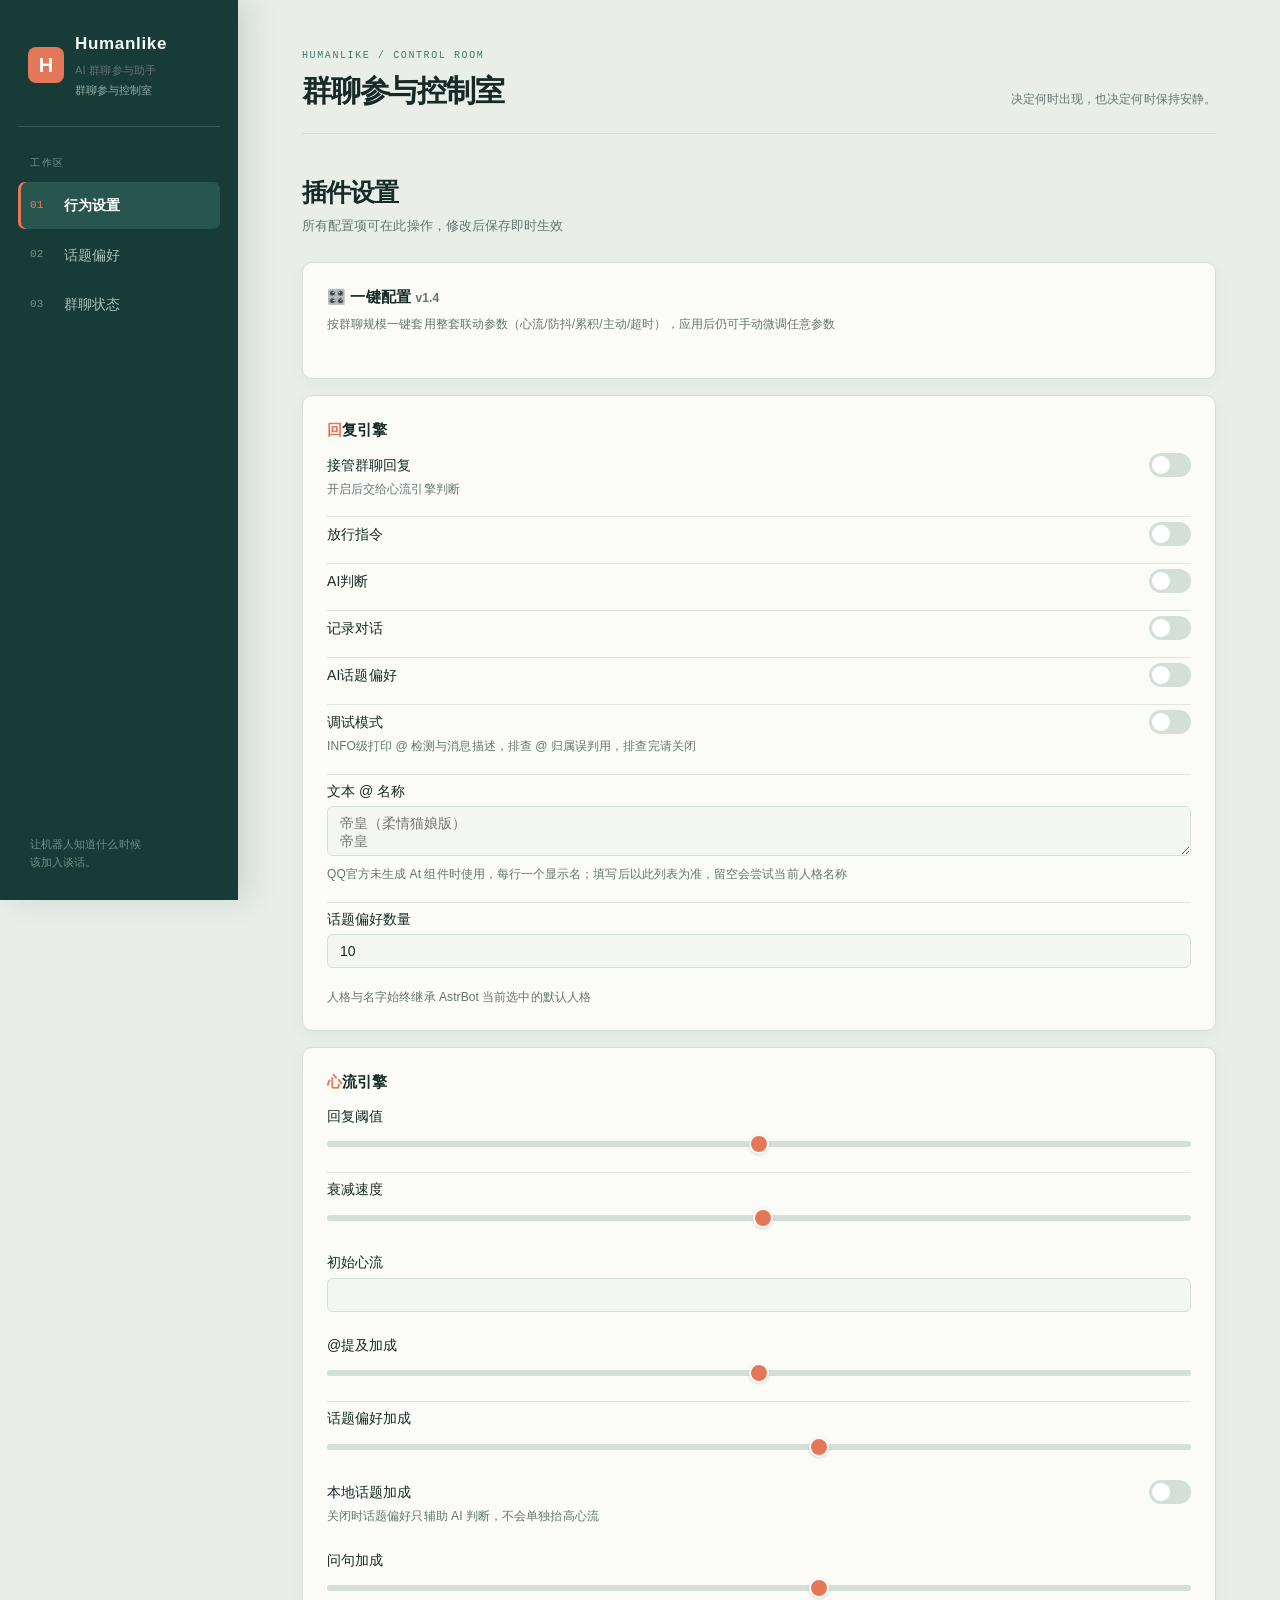
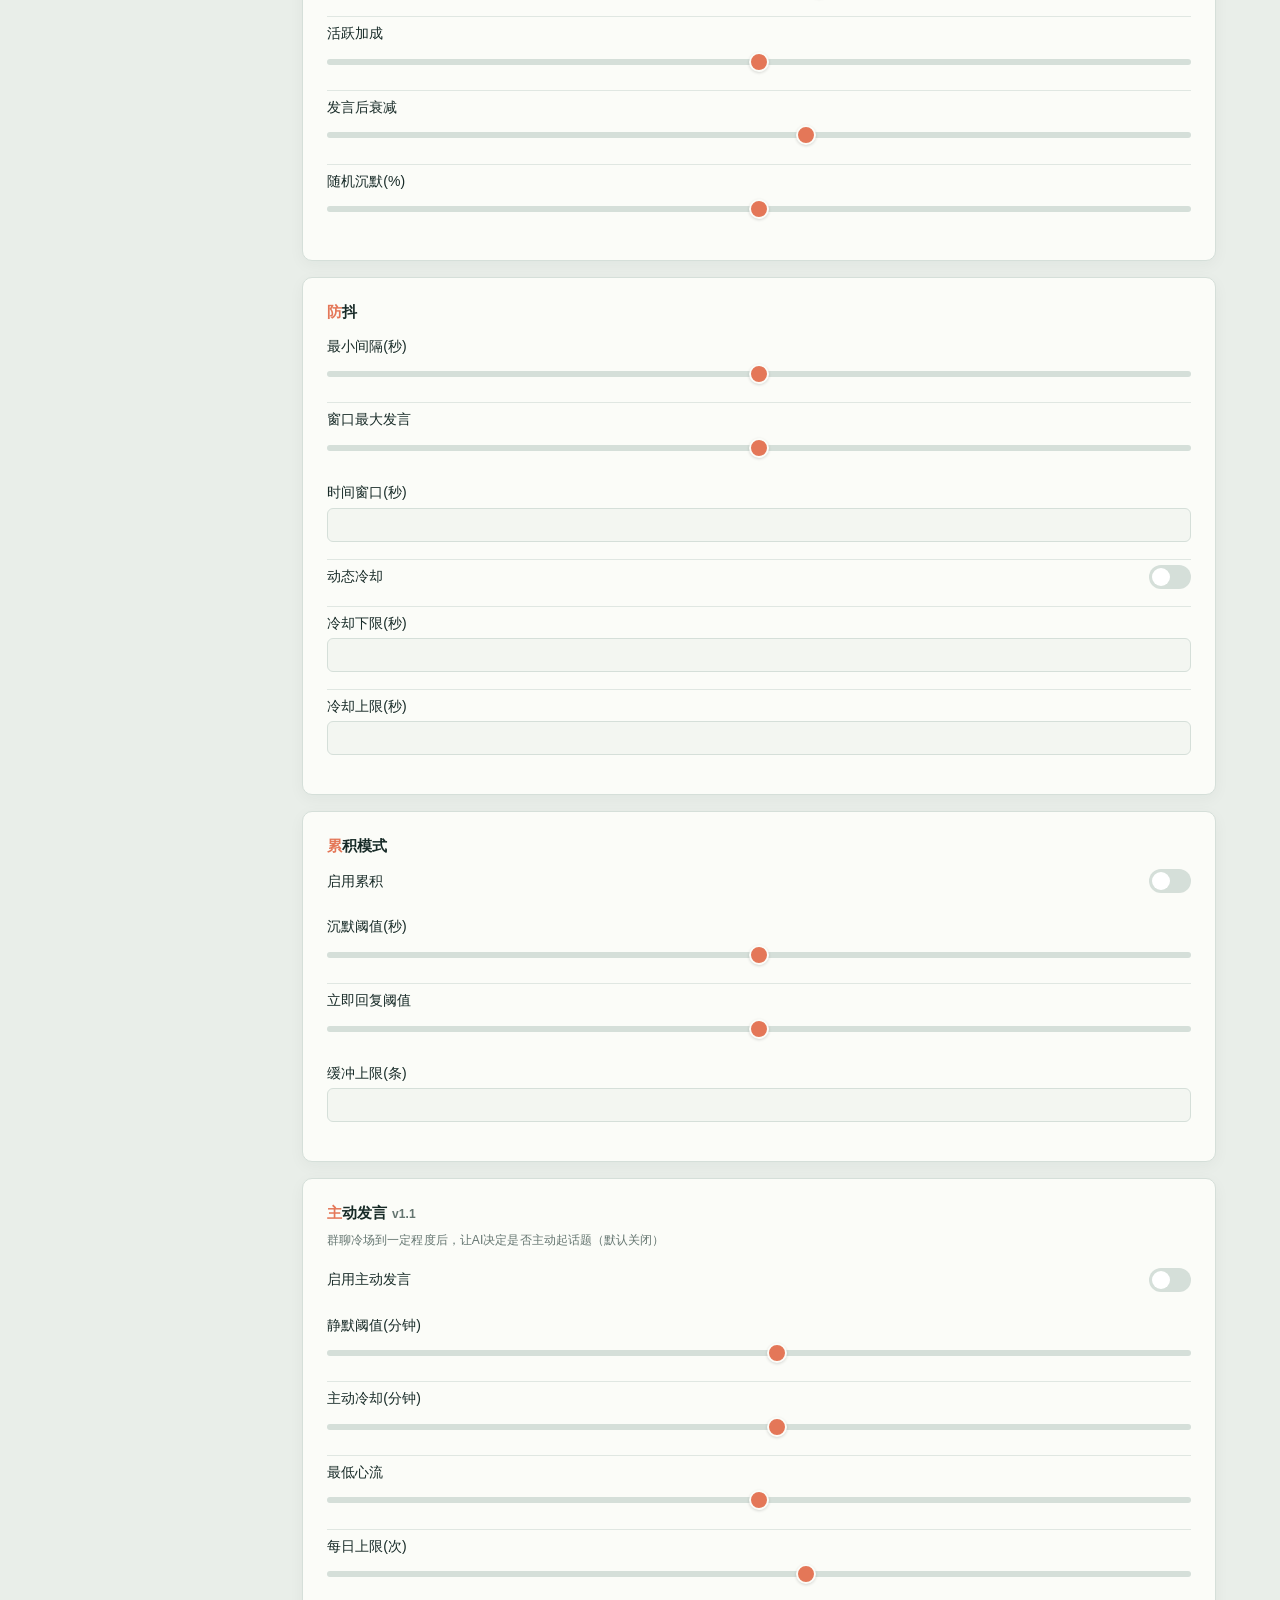
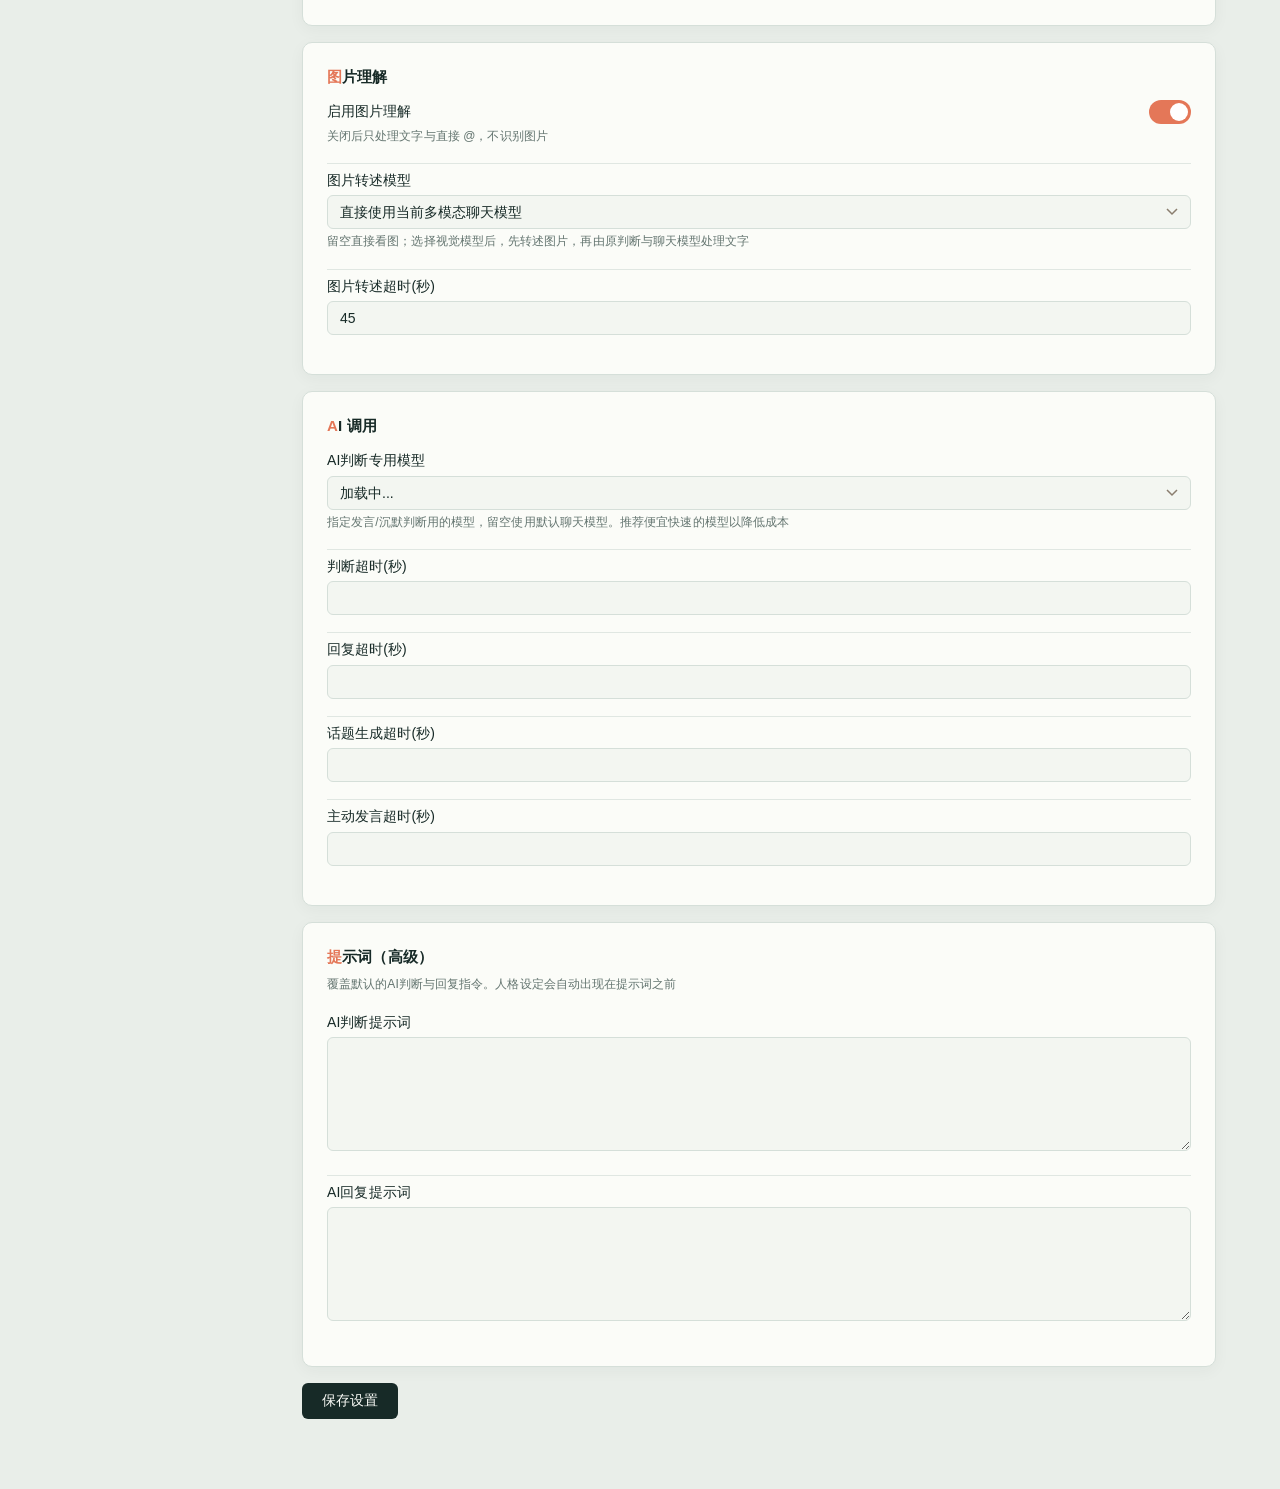
==== commit 424fdc0d: "feat: add configurable image transcription" ====
--- a/pages/dashboard/index.html
+++ b/pages/dashboard/index.html
@@ -289,6 +289,11 @@
       <div class="range-field"><label>最低心流 <output></output></label><input type="range" name="proactive.min_flow" min="0" max="80" step="5"></div>
       <div class="range-field"><label>每日上限(次) <output></output></label><input type="range" name="proactive.max_per_day" min="1" max="10" step="1"></div>
     </div>
+    <div class="card"><h3>图片理解</h3>
+      <div class="field"><label><span>启用图片理解</span><input type="checkbox" name="reply_engine.enable_image_understanding" checked></label><span class="hint">关闭后只处理文字与直接 @，不识别图片</span></div>
+      <div class="field"><label>图片转述模型</label><select name="reply_engine.image_description_provider_id" class="inp" id="imageProvider"><option value="">直接使用当前多模态聊天模型</option></select><span class="hint">留空直接看图；选择视觉模型后，先转述图片，再由原判断与聊天模型处理文字</span></div>
+      <div class="field"><label>图片转述超时(秒)</label><input type="number" name="ai_timeout.image_description_seconds" value="45" min="1" max="180" class="inp"></div>
+    </div>
     <div class="card"><h3>AI 调用</h3>
       <div class="field"><label>AI判断专用模型</label><select name="reply_engine.judge_provider_id" class="inp" id="judgeProvider"><option value="">加载中...</option></select><span class="hint">指定发言/沉默判断用的模型，留空使用默认聊天模型。推荐便宜快速的模型以降低成本</span></div>
       <div class="field"><label>判断超时(秒)</label><input type="number" name="ai_timeout.judge_seconds" min="5" max="120" class="inp"></div>
@@ -385,7 +390,12 @@
   if (el.type === 'checkbox') { el.checked = !!val; }
   else if (el.type === 'range') { el.value = (val != null) ? val : (el.min || 0); el.dispatchEvent(new Event('input')); }
   else if (path === 'reply_engine.text_mention_names') { el.value = Array.isArray(val) ? val.join('\n') : (val != null ? val : ''); }
-  else { el.value = (val != null) ? val : ''; }
+  else {
+    if (el.tagName === 'SELECT' && val && !Array.from(el.options).some(o => o.value === String(val))) {
+      el.add(new Option(String(val) + '（当前配置）', String(val)));
+    }
+    el.value = (val != null) ? val : '';
+  }
 }
 async function loadSettings() {
   try {
@@ -404,6 +414,9 @@
 (async () => {
   try {
     const provs = await bridge.apiGet('providers');
+    const imageSel = document.getElementById('imageProvider');
+    imageSel.innerHTML = '<option value="">直接使用当前多模态聊天模型</option>' +
+      provs.map(p => `<option value="${attr(p.id)}">${esc(p.name)}</option>`).join('');
     const sel = document.getElementById('judgeProvider');
     sel.innerHTML = '<option value="">（默认聊天模型）</option>' +
       provs.map(p => `<option value="${attr(p.id)}">${esc(p.name)}</option>`).join('');
